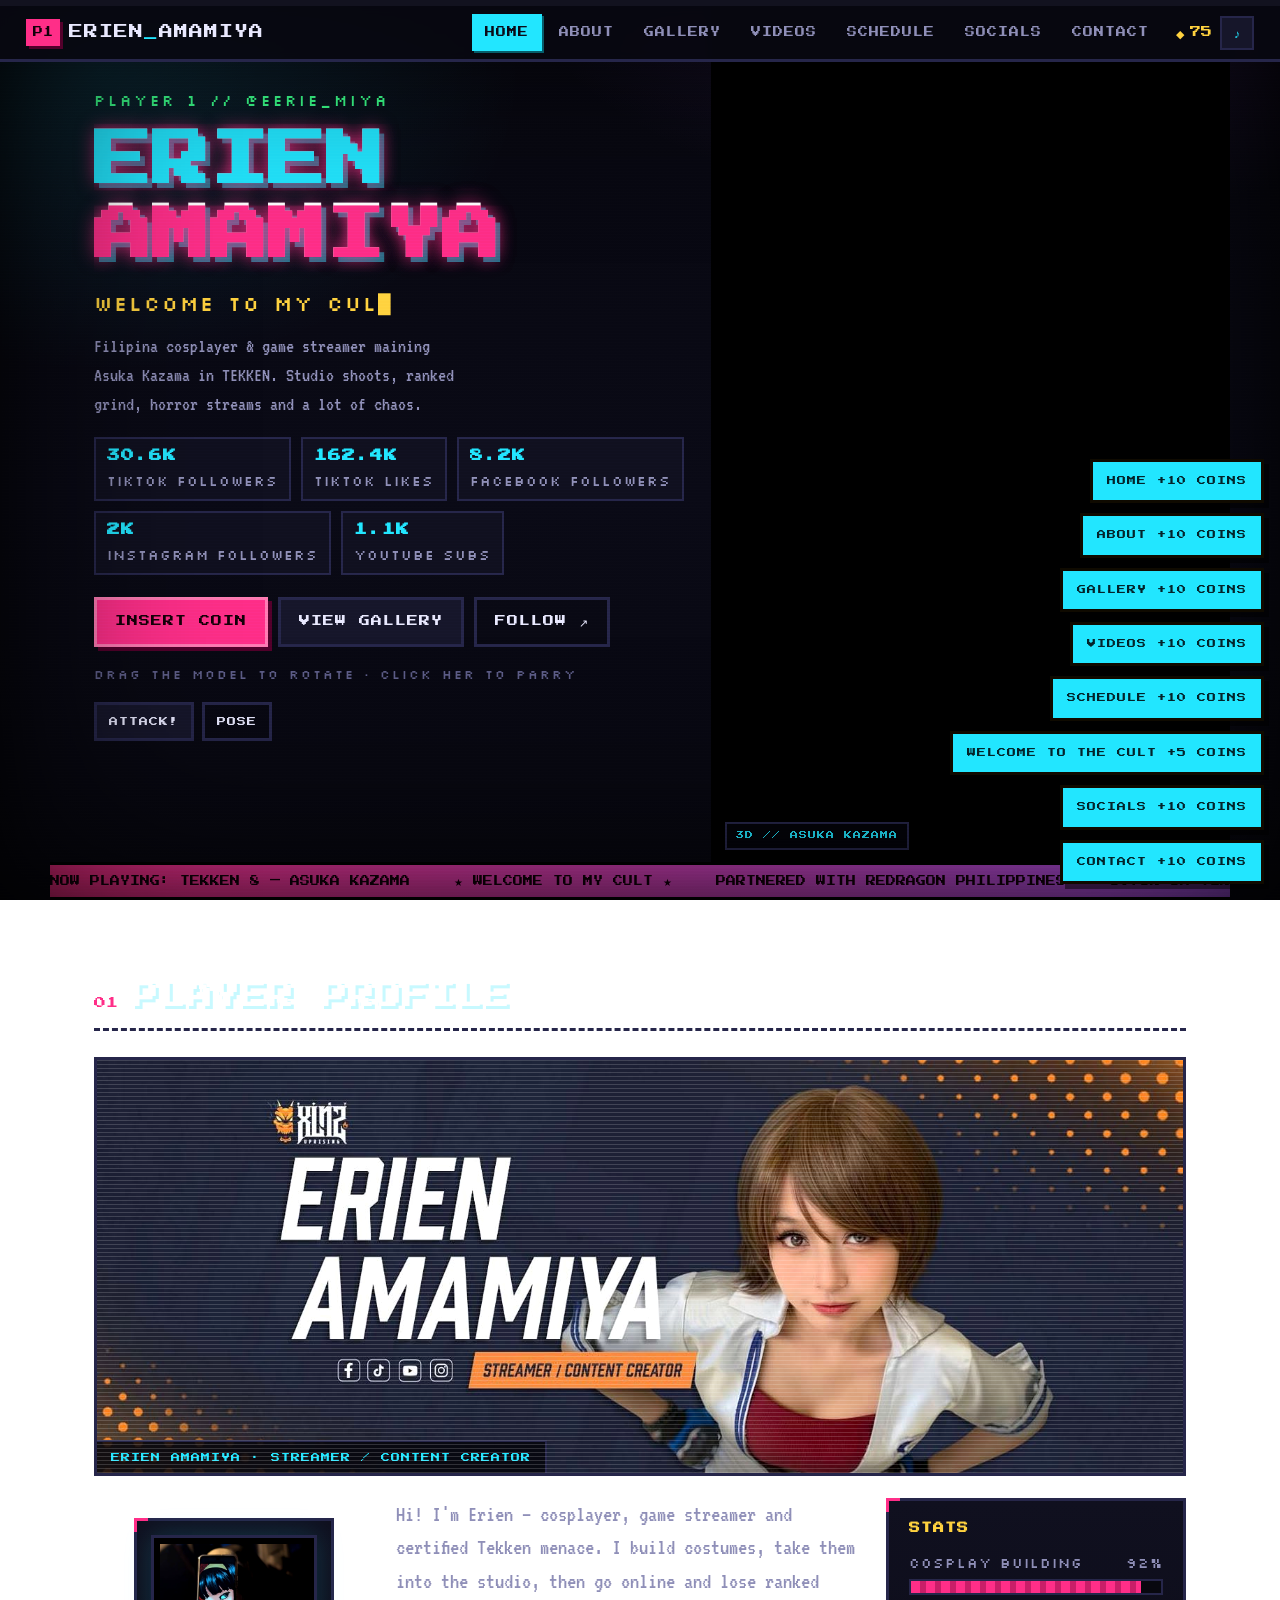
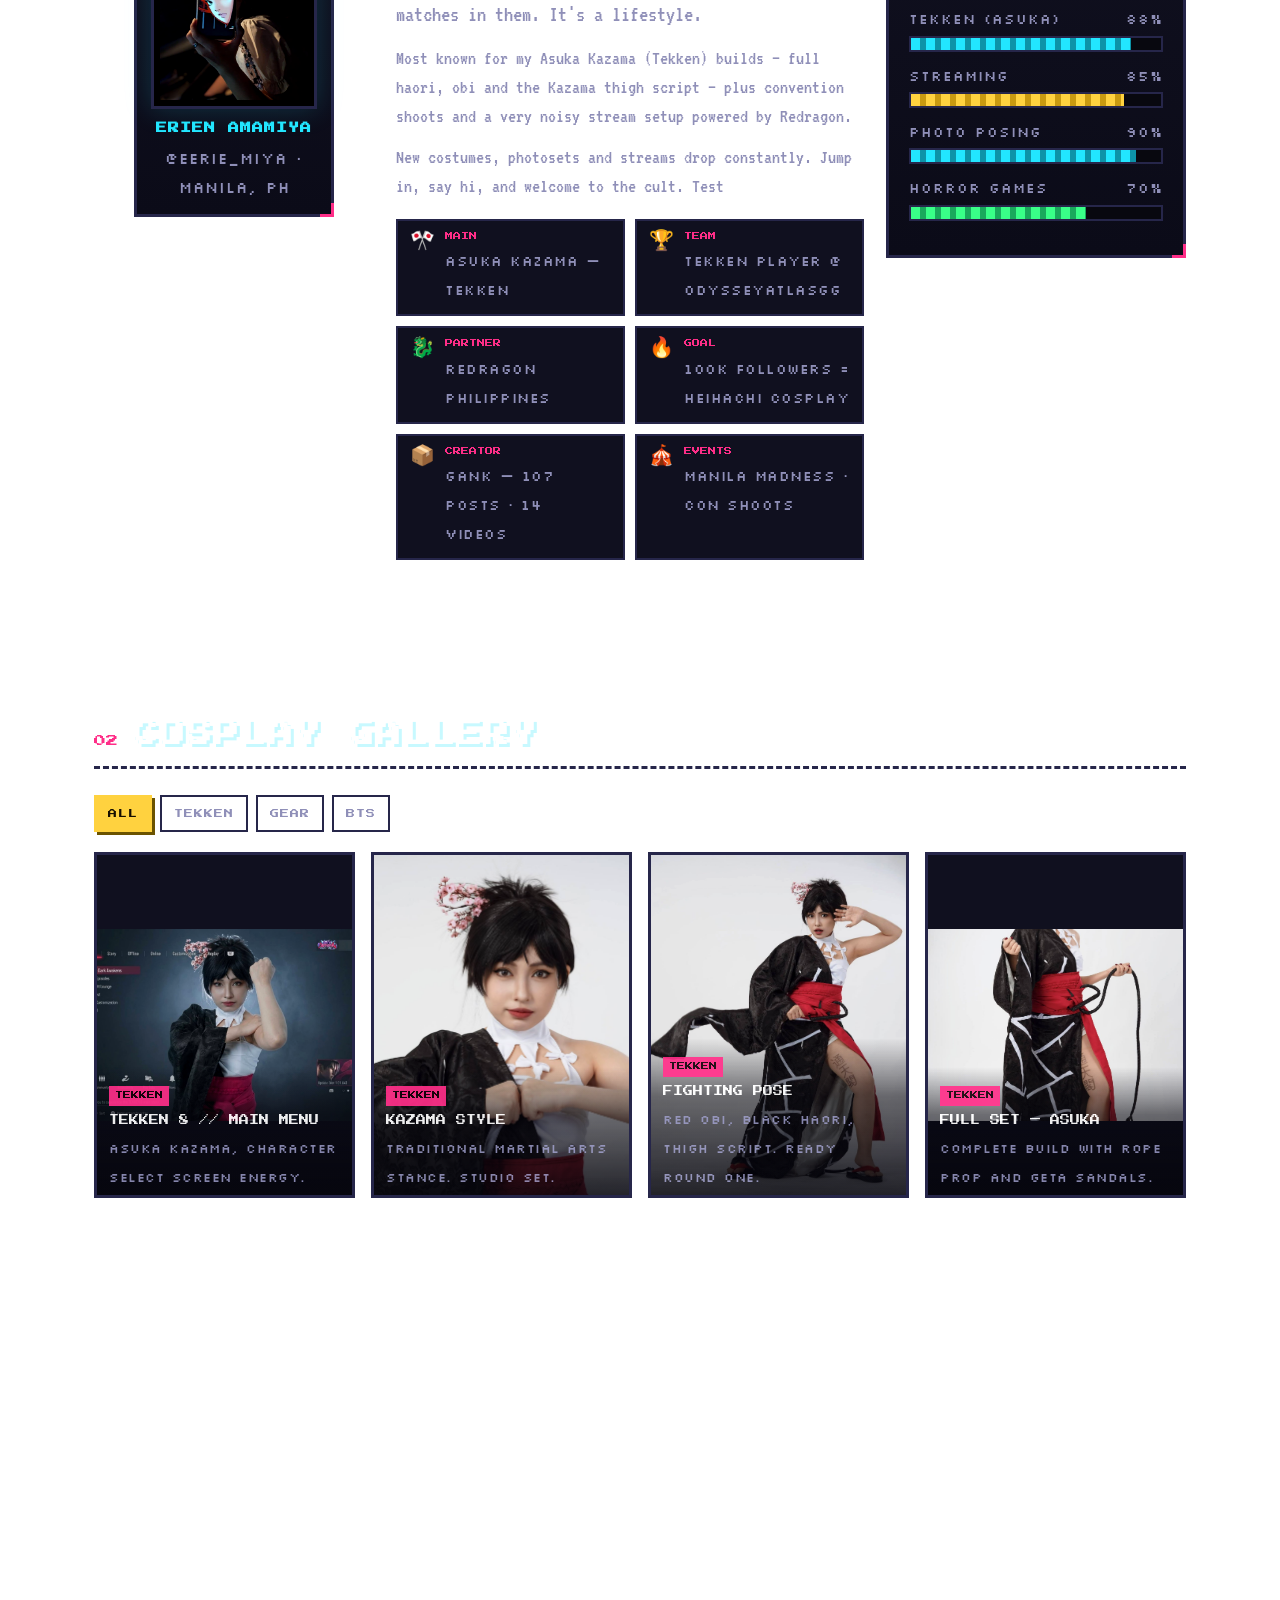
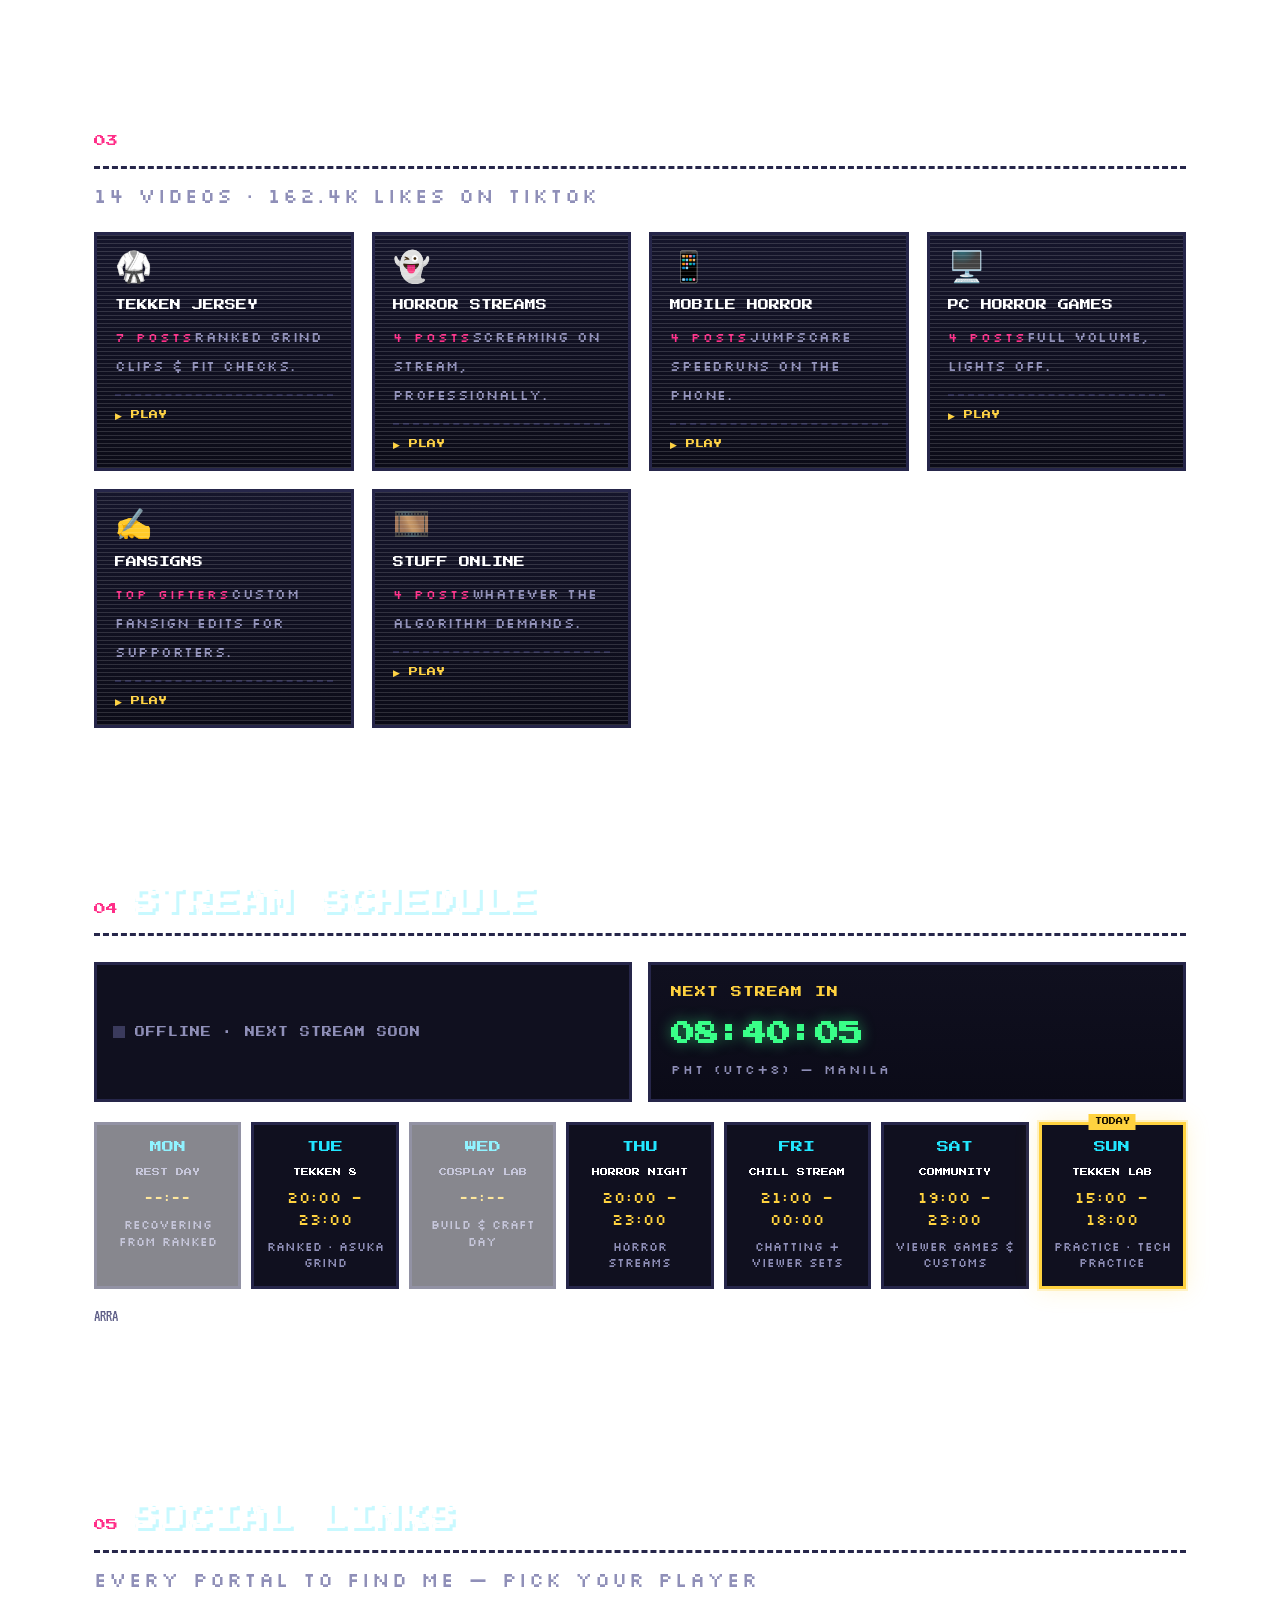
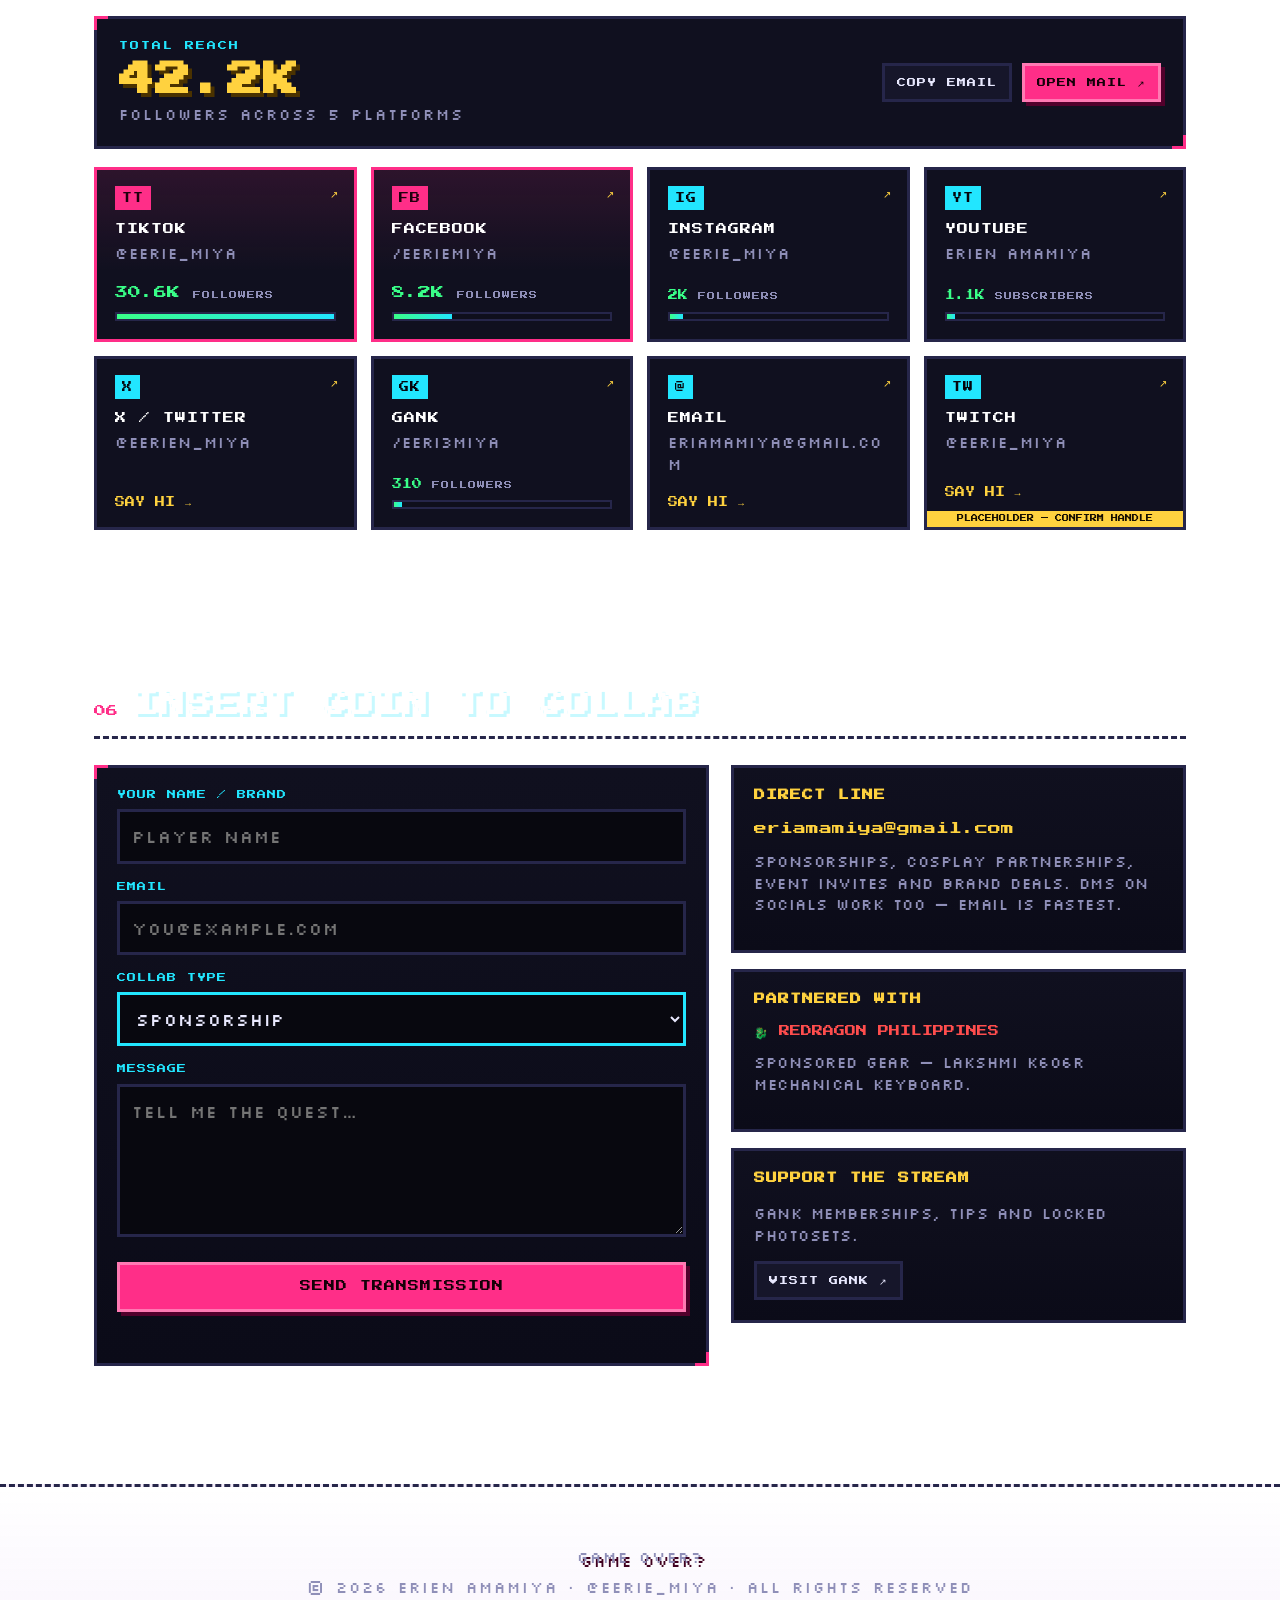
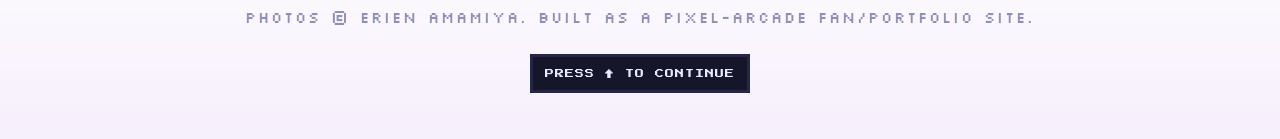
==== index.html @ ecc09603 "Add files via upload" ====
<!DOCTYPE html>
<html lang="en">
<head>
<meta charset="utf-8">
<meta name="viewport" content="width=device-width, initial-scale=1, viewport-fit=cover">
<title>Erien Amamiya — Cosplayer &amp; Game Streamer | @eerie_miya</title>
<meta name="description" content="Personal portfolio of Erien Amamiya (@eerie_miya) — Filipina cosplayer and game streamer, Asuka Kazama (Tekken) main. Cosplay gallery, streams, sponsorships and collabs.">
<meta name="theme-color" content="#07070f">
<meta property="og:title" content="Erien Amamiya — Cosplayer &amp; Game Streamer">
<meta property="og:description" content="Welcome to my Cult. 🎮 Game Streamer | Cosplayer. Asuka Kazama main.">
<meta property="og:type" content="website">
<meta property="og:image" content="assets/img/profile.jpg">
<link rel="icon" href="data:image/svg+xml,<svg xmlns='http://www.w3.org/2000/svg' viewBox='0 0 16 16'><rect width='16' height='16' fill='%23ff2e88'/><rect x='3' y='3' width='10' height='10' fill='%2307070f'/><rect x='6' y='6' width='4' height='4' fill='%2322e6ff'/></svg>">
<link rel="stylesheet" href="css/style.css">
</head>
<body data-palette="asuka">

<!-- ============ CRT OVERLAYS ============ -->
<div class="crt-lines" aria-hidden="true"></div>
<div class="crt-vignette" aria-hidden="true"></div>
<a class="skip-link" href="#main">SKIP TO CONTENT</a>

<!-- ============ BOOT SCREEN ============ -->
<div class="boot" id="boot">
  <div class="boot__inner">
    <p class="boot__logo">ERIEN<br>ARCADE</p>
    <p class="boot__line" id="bootLine">SYSTEM BOOT…</p>
    <div class="boot__bar"><span id="bootBar"></span></div>
    <button class="boot__skip" id="bootSkip" type="button">PRESS ANY KEY TO SKIP</button>
  </div>
</div>

<!-- ============ TOP BAR ============ -->
<div class="scroll-health" aria-hidden="true"><span id="scrollHealth"></span></div>

<header class="topbar" id="topbar">
  <a class="topbar__logo" href="#home">
    <span class="topbar__p1">P1</span>
    <span class="topbar__name">ERIEN<span class="topbar__dot">_</span>AMAMIYA</span>
  </a>

  <nav class="nav" id="nav" aria-label="Main navigation">
    <ul class="nav__list">
      <li><a class="nav__link is-active" href="#home" data-nav="home">HOME</a></li>
      <li><a class="nav__link" href="#about" data-nav="about">ABOUT</a></li>
      <li><a class="nav__link" href="#gallery" data-nav="gallery">GALLERY</a></li>
      <li><a class="nav__link" href="#videos" data-nav="videos">VIDEOS</a></li>
      <li><a class="nav__link" href="#schedule" data-nav="schedule">SCHEDULE</a></li>
      <li><a class="nav__link" href="#socials" data-nav="socials">SOCIALS</a></li>
      <li><a class="nav__link" href="#contact" data-nav="contact">CONTACT</a></li>
    </ul>
  </nav>

  <div class="topbar__hud">
    <div class="coins" title="Sections discovered">
      <span class="coins__icon" aria-hidden="true">◆</span>
      <span id="coinCount">00</span>
    </div>
    <button class="iconbtn" id="soundToggle" type="button" aria-pressed="false" title="Toggle sound">♪</button>
    <button class="iconbtn menubtn" id="menuToggle" type="button" aria-expanded="false" aria-controls="nav" title="Menu">≡</button>
  </div>
</header>

<main id="main">

<!-- ============ HERO ============ -->
<section class="hero" id="home">
  <div class="hero__stage">
    <canvas id="asuka" class="hero__canvas" aria-label="Interactive 3D pixel model of Erien as Asuka Kazama"></canvas>
    <span class="hero__stagetag">3D // ASUKA KAZAMA</span>
  </div>

  <div class="hero__content">
    <p class="hero__kicker" id="heroKicker">PLAYER 1 // @eerie_miya</p>
    <h1 class="hero__title glitch" data-text="ERIEN AMAMIYA">ERIEN AMAMIYA</h1>
    <p class="hero__typewriter"><span id="typeLine"></span><span class="caret">█</span></p>
    <p class="hero__intro" id="heroIntro"></p>

    <ul class="hero__stats" id="heroStats"></ul>

    <div class="hero__cta">
      <a class="btn btn--primary" href="#contact" id="heroCtaPrimary">INSERT COIN</a>
      <a class="btn" href="#gallery" id="heroCtaSecondary">VIEW GALLERY</a>
      <a class="btn btn--ghost" href="https://www.tiktok.com/@eerie_miya" target="_blank" rel="noopener" id="heroCtaFollow">FOLLOW ↗</a>
    </div>

    <p class="hero__hint" id="heroHint">DRAG THE MODEL TO ROTATE · CLICK HER TO PARRY</p>
  </div>

  <div class="hero__controls">
    <button class="btn btn--small" id="btnAttack" type="button">ATTACK!</button>
    <button class="btn btn--small btn--ghost" id="btnPose" type="button">POSE</button>
  </div>

  <div class="ticker" aria-hidden="true">
    <div class="ticker__track" id="tickerTrack"></div>
  </div>
</section>

<!-- ============ ABOUT ============ -->
<section class="section" id="about">
  <div class="section__head">
    <span class="section__num" data-secnum="about">01</span>
    <h2 class="section__title" data-reveal data-sectitle="about">PLAYER PROFILE</h2>
  </div>

  <figure class="banner" data-reveal>
    <img src="assets/img/cover.jpg" alt="Erien Amamiya — streamer and content creator" loading="lazy" id="bannerImg">
    <figcaption id="bannerCaption">ERIEN AMAMIYA · STREAMER / CONTENT CREATOR</figcaption>
    <span class="panel__corner panel__corner--tl"></span><span class="panel__corner panel__corner--br"></span>
  </figure>

  <div class="about">
    <figure class="about__portrait panel" data-reveal>
      <div class="about__frame">
        <img src="assets/img/profile.jpg" alt="Portrait of Erien Amamiya" loading="lazy" id="portrait">
      </div>
      <figcaption>
        <strong id="portraitName">ERIEN AMAMIYA</strong>
        <span id="portraitMeta">@eerie_miya · MANILA, PH</span>
      </figcaption>
      <span class="panel__corner panel__corner--tl"></span><span class="panel__corner panel__corner--br"></span>
    </figure>

    <div class="about__bio" data-reveal>
      <p class="about__lead" id="aboutLead"></p>
      <div id="aboutParas"></div>
      <ul class="about__facts" id="aboutFacts"></ul>
    </div>

    <div class="about__skills panel" data-reveal>
      <h3 class="panel__title">STATS</h3>
      <ul class="skills" id="skills"></ul>
      <span class="panel__corner panel__corner--tl"></span><span class="panel__corner panel__corner--br"></span>
    </div>
  </div>
</section>

<!-- ============ GALLERY ============ -->
<section class="section" id="gallery">
  <div class="section__head">
    <span class="section__num" data-secnum="gallery">02</span>
    <h2 class="section__title" data-reveal data-sectitle="gallery">COSPLAY GALLERY</h2>
  </div>

  <div class="filters" id="filters" role="tablist" aria-label="Gallery filters"></div>
  <div class="grid" id="grid"></div>
  <p class="grid__empty" id="gridEmpty" hidden>NO PHOTOS IN THIS LEVEL.</p>
</section>

<!-- ============ VIDEOS ============ -->
<section class="section" id="videos">
  <div class="section__head">
    <span class="section__num" data-secnum="videos">03</span>
    <h2 class="section__title" data-reveal data-sectitle="videos">FEATURED CONTENT</h2>
  </div>
  <p class="section__sub" id="videosNote"></p>
  <div class="cabs" id="cabs"></div>
</section>

<!-- ============ SCHEDULE ============ -->
<section class="section" id="schedule">
  <div class="section__head">
    <span class="section__num" data-secnum="schedule">04</span>
    <h2 class="section__title" data-reveal data-sectitle="schedule">STREAM SCHEDULE</h2>
  </div>

  <div class="schedule__top">
    <div class="live" id="liveBadge">
      <span class="live__dot"></span>
      <span id="liveText">CHECKING STREAM STATUS…</span>
    </div>
    <div class="countdown panel">
      <span class="panel__title">NEXT STREAM IN</span>
      <strong id="countdown">--:--:--</strong>
      <span class="countdown__tz" id="tzLabel"></span>
    </div>
  </div>

  <div class="week" id="week"></div>
  <p class="note" id="scheduleNote">* Schedule is a placeholder — update it in the CMS (admin.html) with the real stream times.</p>
</section>

<!-- ============ SOCIAL LINKS ============ -->
<section class="section" id="socials">
  <div class="section__head">
    <span class="section__num" data-secnum="socials">05</span>
    <h2 class="section__title" data-reveal data-sectitle="socials">SOCIAL LINKS</h2>
  </div>
  <p class="section__sub" id="socialsSub">EVERY PORTAL TO FIND ME — PICK YOUR PLAYER</p>

  <div class="reach" data-reveal>
    <div class="reach__tally">
      <span class="reach__label">TOTAL REACH</span>
      <strong class="reach__num" id="reachTotal">—</strong>
      <span class="reach__unit" id="reachUnit">FOLLOWERS ACROSS PLATFORMS</span>
    </div>
    <div class="reach__acts">
      <button class="btn btn--small" id="copyMail" type="button">COPY EMAIL</button>
      <a class="btn btn--small btn--primary" id="reachMail" href="mailto:eriamamiya@gmail.com">OPEN MAIL ↗</a>
    </div>
    <span class="panel__corner panel__corner--tl"></span><span class="panel__corner panel__corner--br"></span>
  </div>

  <div class="socials" id="socialsGrid"></div>
</section>

<!-- ============ CONTACT ============ -->
<section class="section" id="contact">
  <div class="section__head">
    <span class="section__num" data-secnum="contact">06</span>
    <h2 class="section__title" data-reveal data-sectitle="contact" id="contactTitle">INSERT COIN TO COLLAB</h2>
  </div>

  <div class="contact">
    <form class="contact__form panel" id="contactForm" novalidate>
      <span class="panel__corner panel__corner--tl"></span><span class="panel__corner panel__corner--br"></span>

      <label class="field">
        <span>YOUR NAME / BRAND</span>
        <input type="text" name="name" required autocomplete="name" placeholder="PLAYER NAME">
      </label>
      <label class="field">
        <span>EMAIL</span>
        <input type="email" name="email" required autocomplete="email" placeholder="YOU@EXAMPLE.COM">
      </label>
      <label class="field">
        <span>COLLAB TYPE</span>
        <select name="subject" id="contactSubject"></select>
      </label>
      <label class="field">
        <span>MESSAGE</span>
        <textarea name="message" rows="5" required placeholder="TELL ME THE QUEST…"></textarea>
      </label>
      <button class="btn btn--primary btn--block" type="submit">SEND TRANSMISSION</button>
      <p class="field__msg" id="formMsg" role="status"></p>
    </form>

    <aside class="contact__side" data-reveal>
      <div class="panel">
        <h3 class="panel__title" id="directTitle">DIRECT LINE</h3>
        <a class="contact__mail" id="contactMail" href="#">eriamamiya@gmail.com</a>
        <p class="contact__blurb" id="contactBlurb"></p>
      </div>
      <div class="panel">
        <h3 class="panel__title" id="partnerTitle">PARTNERED WITH</h3>
        <p class="contact__brand" id="partnerName">🐉 REDRAGON PHILIPPINES</p>
        <p class="contact__blurb" id="partnerBlurb">Sponsored gear — Lakshmi K606R mechanical keyboard.</p>
      </div>
      <div class="panel">
        <h3 class="panel__title" id="supportTitle">SUPPORT THE STREAM</h3>
        <p class="contact__blurb" id="supportBlurb">Gank memberships, tips and locked photosets.</p>
        <a class="btn btn--small" id="supportLink" href="https://ganknow.com/eeri3miya" target="_blank" rel="noopener">VISIT GANK ↗</a>
      </div>
    </aside>
  </div>
</section>

</main>

<footer class="footer">
  <p class="footer__big" id="footerBig">GAME OVER?</p>
  <p>© <span id="year"></span> <span id="footerLine">ERIEN AMAMIYA · @eerie_miya · ALL RIGHTS RESERVED</span></p>
  <p class="footer__small" id="footerSmall">Photos © Erien Amamiya. Built as a pixel-arcade fan/portfolio site.</p>
  <button class="btn btn--small" id="toTop" type="button">PRESS ↑ TO CONTINUE</button>
</footer>

<!-- ============ LIGHTBOX ============ -->
<div class="lb" id="lightbox" role="dialog" aria-modal="true" aria-label="Photo viewer" hidden>
  <button class="lb__close" id="lbClose" type="button" aria-label="Close">✕</button>
  <button class="lb__nav lb__nav--prev" id="lbPrev" type="button" aria-label="Previous">◀</button>
  <figure class="lb__fig">
    <img id="lbImg" alt="">
    <figcaption><strong id="lbTitle"></strong><span id="lbCap"></span></figcaption>
  </figure>
  <button class="lb__nav lb__nav--next" id="lbNext" type="button" aria-label="Next">▶</button>
</div>

<div class="toasts" id="toasts" aria-live="polite"></div>

<script src="assets/vendor/three.min.js"></script>
<script src="js/data.js"></script>
<script src="js/asuka3d.js"></script>
<script src="js/main.js"></script>
</body>
</html>
---- css/style.css ----
/* ============================================================================
   ERIEN AMAMIYA — PIXEL ARCADE THEME
   ========================================================================== */

/* ------------------------------- FONTS ---------------------------------- */
@font-face{font-family:"Press Start 2P";src:url("../assets/fonts/PressStart2P.woff2") format("woff2");font-weight:400;font-display:swap}
@font-face{font-family:"Silkscreen";src:url("../assets/fonts/Silkscreen.woff2") format("woff2");font-weight:400;font-display:swap}
@font-face{font-family:"VT323";src:url("../assets/fonts/VT323.woff2") format("woff2");font-weight:400;font-display:swap}

/* ------------------------------- TOKENS --------------------------------- */
:root{
  --bg:#07070f;
  --bg-2:#0b0b18;
  --panel:#10101f;
  --panel-2:#16162a;
  --line:#26264a;
  --ink:#e9e9ff;
  --muted:#8f8fb8;

  --pink:#ff2e88;
  --cyan:#22e6ff;
  --yellow:#ffd23f;
  --purple:#9d4edd;
  --green:#39ff88;
  --red:#ff4d4d;

  --accent:var(--pink);
  --accent-2:var(--cyan);

  --px:"Press Start 2P",monospace;
  --sx:"Silkscreen",monospace;
  --vt:"VT323",monospace;

  --maxw:1180px;
  --topbar:56px;
}

*,*::before,*::after{box-sizing:border-box}

html{scroll-behavior:smooth}
body{
  margin:0;
  background:
    radial-gradient(900px 520px at 80% -10%, rgba(157,78,221,.20), transparent 60%),
    radial-gradient(700px 500px at 8% 8%, rgba(34,230,255,.12), transparent 60%),
    linear-gradient(180deg,#07070f 0%, #0a0a16 55%, #07070f 100%);
  background-attachment:fixed;
  color:var(--ink);
  font-family:var(--vt);
  font-size:20px;
  line-height:1.45;
  -webkit-font-smoothing:none;
  overflow-x:hidden;
}
img{max-width:100%;display:block}
a{color:var(--accent-2);text-decoration:none}
button,input,select,textarea{font:inherit;color:inherit}

::selection{background:var(--pink);color:#0b0b18}

/* Scrollbar */
::-webkit-scrollbar{width:12px;height:12px}
::-webkit-scrollbar-track{background:#0b0b18}
::-webkit-scrollbar-thumb{background:var(--pink);border:3px solid #0b0b18}

/* ---------------------------- CRT OVERLAYS ------------------------------ */
.crt-lines,.crt-vignette{position:fixed;inset:0;pointer-events:none;z-index:900}
.crt-lines{
  background:repeating-linear-gradient(to bottom,rgba(255,255,255,.045) 0 1px,transparent 1px 3px);
  mix-blend-mode:overlay;animation:crtflick 5s steps(30) infinite;
}
.crt-vignette{box-shadow:inset 0 0 220px rgba(0,0,0,.85), inset 0 0 60px rgba(0,0,0,.5)}
@keyframes crtflick{0%,100%{opacity:.55}12%{opacity:.35}37%{opacity:.6}71%{opacity:.42}}

.skip-link{
  position:fixed;left:8px;top:-60px;z-index:1200;background:var(--yellow);color:#000;
  font-family:var(--px);font-size:10px;padding:10px 12px;transition:top .2s
}
.skip-link:focus{top:8px}

:focus-visible{outline:3px solid var(--yellow);outline-offset:2px}

/* ------------------------------ BOOT ------------------------------------ */
.boot{
  position:fixed;inset:0;z-index:1000;background:#05050c;
  display:grid;place-items:center;text-align:center;transition:opacity .5s ease, visibility .5s
}
.boot.is-done{opacity:0;visibility:hidden}
.boot__logo{
  font-family:var(--px);font-size:clamp(22px,7vw,44px);line-height:1.5;margin:0 0 26px;
  color:var(--pink);text-shadow:0 0 12px rgba(255,46,136,.8), 4px 4px 0 #31001a;
  animation:bootpulse 1.2s steps(2) infinite
}
.boot__line{font-family:var(--sx);color:var(--cyan);letter-spacing:2px;font-size:15px;min-height:1.4em;margin:0 0 14px}
.boot__bar{width:min(320px,70vw);height:14px;border:3px solid var(--line);background:#0a0a16;margin:0 auto}
.boot__bar span{display:block;height:100%;width:0;background:repeating-linear-gradient(90deg,var(--green) 0 8px,#1fd46e 8px 14px)}
.boot__skip{
  margin-top:26px;background:none;border:0;color:var(--muted);font-family:var(--sx);
  font-size:13px;letter-spacing:2px;cursor:pointer;animation:blink 1s steps(2) infinite
}
.boot__skip:hover{color:var(--yellow)}
@keyframes bootpulse{50%{opacity:.65}}

/* --------------------------- SCROLL HEALTH ------------------------------ */
.scroll-health{position:fixed;top:0;left:0;right:0;height:6px;background:#12121f;z-index:905}
.scroll-health span{
  display:block;height:100%;width:0%;
  background:repeating-linear-gradient(90deg,var(--green) 0 10px,#2ad97a 10px 16px);
  box-shadow:0 0 12px rgba(57,255,136,.7)
}

/* ------------------------------ TOPBAR ---------------------------------- */
.topbar{
  position:fixed;top:6px;left:0;right:0;height:var(--topbar);z-index:900;
  display:flex;align-items:center;gap:14px;padding:0 clamp(12px,3vw,26px);
  background:rgba(9,9,18,.88);backdrop-filter:blur(6px);
  border-bottom:3px solid var(--line)
}
.topbar__logo{display:flex;align-items:center;gap:9px;color:var(--ink);margin-right:auto}
.topbar__p1{
  font-family:var(--px);font-size:10px;background:var(--pink);color:#12000a;
  padding:6px 7px;box-shadow:3px 3px 0 #52002b
}
.topbar__name{font-family:var(--px);font-size:clamp(11px,2.4vw,14px);letter-spacing:1px}
.topbar__dot{color:var(--cyan);animation:blink 1s steps(2) infinite}
@keyframes blink{50%{opacity:0}}

.nav__list{display:flex;gap:4px;list-style:none;margin:0;padding:0}
.nav__link{
  display:block;font-family:var(--px);font-size:10px;letter-spacing:1px;color:var(--muted);
  padding:9px 11px;border:2px solid transparent;transition:.12s
}
.nav__link:hover{color:var(--yellow);border-color:var(--yellow);transform:translate(-1px,-1px);box-shadow:2px 2px 0 var(--yellow)}
.nav__link.is-active{color:#0b0b18;background:var(--cyan);border-color:var(--cyan);box-shadow:2px 2px 0 #065d6b}

.topbar__hud{display:flex;align-items:center;gap:8px}
.coins{font-family:var(--px);font-size:11px;color:var(--yellow);display:flex;align-items:center;gap:6px}
.coins__icon{animation:spin 2.4s linear infinite;display:inline-block}
@keyframes spin{to{transform:rotate(360deg)}}

.iconbtn{
  width:34px;height:34px;background:var(--panel-2);border:2px solid var(--line);color:var(--cyan);
  font-family:var(--px);font-size:12px;cursor:pointer;transition:.12s
}
.iconbtn:hover{border-color:var(--cyan);box-shadow:2px 2px 0 #065d6b}
.iconbtn[aria-pressed="true"]{background:var(--cyan);color:#04262c}
.menubtn{display:none}

/* -------------------------------- HERO ---------------------------------- */
.hero{
  position:relative;min-height:100svh;padding:calc(var(--topbar) + 34px) clamp(14px,4vw,44px) 64px;
  max-width:var(--maxw);margin:0 auto;display:block
}
.hero__stage{
  position:absolute;top:0;bottom:0;right:0;left:auto;width:44%;height:auto;z-index:0;
  background:#000
}
.hero__canvas{
  display:block;width:100%;height:100%;cursor:grab;
  image-rendering:pixelated;image-rendering:crisp-edges;touch-action:pan-y
}
.hero__canvas:active{cursor:grabbing}
.hero__stagetag{
  position:absolute;left:14px;bottom:50px;pointer-events:none;
  font-family:var(--px);font-size:8px;letter-spacing:1px;color:var(--cyan);
  background:rgba(5,5,12,.86);border:2px solid var(--line);padding:6px 9px
}
.hero__content{position:relative;z-index:2;max-width:min(56%,620px)}
.hero__kicker{
  font-family:var(--sx);letter-spacing:3px;color:var(--green);font-size:15px;margin:0 0 12px
}
.hero__title{
  font-family:var(--px);font-size:clamp(24px,6.4vw,58px);line-height:1.28;margin:0 0 16px;
  color:#fff;text-shadow:0 0 18px rgba(255,46,136,.55), 5px 5px 0 rgba(34,230,255,.28);
  word-break:break-word
}
.glitch{position:relative;display:inline-block}
.glitch::before,.glitch::after{
  content:attr(data-text);position:absolute;left:0;top:0;width:100%;overflow:hidden;pointer-events:none
}
.glitch::before{color:var(--cyan);animation:gl1 3.4s infinite steps(2);clip-path:inset(0 0 55% 0)}
.glitch::after{color:var(--pink);animation:gl2 2.7s infinite steps(2);clip-path:inset(55% 0 0 0)}
@keyframes gl1{0%,92%{transform:none;opacity:0}93%{transform:translate(-3px,-2px);opacity:.9}97%{transform:translate(3px,1px);opacity:.9}100%{opacity:0}}
@keyframes gl2{0%,88%{transform:none;opacity:0}89%{transform:translate(3px,2px);opacity:.85}95%{transform:translate(-4px,-1px);opacity:.85}100%{opacity:0}}

.hero__typewriter{
  font-family:var(--sx);font-size:clamp(15px,2.6vw,21px);letter-spacing:2px;
  color:var(--yellow);min-height:1.5em;margin:0 0 12px
}
.caret{animation:blink .8s steps(2) infinite;color:var(--yellow)}
.hero__intro{color:var(--muted);font-size:20px;margin:0 0 18px;max-width:46ch}

.hero__stats{list-style:none;display:flex;flex-wrap:wrap;gap:10px;margin:0 0 22px;padding:0}
.hero__stats li{
  background:var(--panel);border:2px solid var(--line);padding:8px 11px;
  font-family:var(--sx);font-size:14px;letter-spacing:1px;color:var(--muted)
}
.hero__stats b{display:block;font-family:var(--px);font-size:13px;color:var(--cyan);margin-bottom:5px}

.hero__cta{display:flex;flex-wrap:wrap;gap:10px}
.hero__hint{
  margin:18px 0 0;font-family:var(--sx);font-size:13px;letter-spacing:2px;color:#5c5c86
}
.hero__controls{position:relative;z-index:2;margin-top:18px;display:flex;gap:8px}

/* ticker */
.ticker{
  position:absolute;left:0;right:0;bottom:0;z-index:3;overflow:hidden;
  background:linear-gradient(90deg,var(--pink),var(--purple));
  border-top:3px solid #000;border-bottom:3px solid #000
}
.ticker__track{
  display:flex;gap:44px;white-space:nowrap;padding:9px 0;width:max-content;
  font-family:var(--px);font-size:10px;color:#12000a;animation:marq 34s linear infinite
}
.ticker:hover .ticker__track{animation-play-state:paused}
@keyframes marq{to{transform:translateX(-50%)}}

/* ------------------------------ BUTTONS --------------------------------- */
.btn{
  display:inline-block;font-family:var(--px);font-size:11px;letter-spacing:1px;
  padding:14px 18px;background:var(--panel-2);color:var(--ink);border:3px solid var(--line);
  cursor:pointer;transition:.12s;text-align:center
}
.btn:hover,.btn:focus-visible{transform:translate(-2px,-2px);box-shadow:4px 4px 0 var(--accent-2);border-color:var(--accent-2)}
.btn:active{transform:translate(0,0);box-shadow:none}
.btn--primary{background:var(--pink);color:#150008;border-color:#ff7ab3;box-shadow:4px 4px 0 #52002b}
.btn--primary:hover{box-shadow:6px 6px 0 #52002b;border-color:#fff;color:#150008}
.btn--ghost{background:transparent}
.btn--small{font-size:9px;padding:10px 12px}
.btn--block{display:block;width:100%}

/* ------------------------------ SECTIONS -------------------------------- */
.section{max-width:var(--maxw);margin:0 auto;padding:78px clamp(14px,4vw,44px)}
.section__head{display:flex;align-items:baseline;gap:14px;margin-bottom:26px;border-bottom:3px dashed var(--line);padding-bottom:12px}
.section__num{font-family:var(--px);font-size:12px;color:var(--pink)}
.section__title{
  font-family:var(--px);font-size:clamp(15px,3.4vw,26px);margin:0;letter-spacing:1px;
  color:#fff;text-shadow:3px 3px 0 rgba(34,230,255,.25)
}
.section__sub{color:var(--muted);font-family:var(--sx);letter-spacing:2px;margin:-14px 0 22px}
.note{color:#5c5c86;font-size:16px;margin-top:16px}
.note code{background:var(--panel-2);padding:2px 6px;color:var(--yellow)}

/* panels */
.panel{
  position:relative;background:linear-gradient(180deg,var(--panel),var(--bg-2));
  border:3px solid var(--line);padding:20px
}
.panel__title{font-family:var(--px);font-size:11px;color:var(--yellow);margin:0 0 16px;letter-spacing:1px}
.panel__corner{position:absolute;width:14px;height:14px;border:3px solid var(--accent)}
.panel__corner--tl{top:-3px;left:-3px;border-right:0;border-bottom:0}
.panel__corner--br{bottom:-3px;right:-3px;border-left:0;border-top:0}

/* reveal on scroll */
[data-reveal]{opacity:0;transform:translateY(18px);transition:opacity .5s ease,transform .5s ease}
[data-reveal].is-in{opacity:1;transform:none}

/* -------------------------------- ABOUT --------------------------------- */
.banner{
  position:relative;margin:0 0 22px;border:3px solid var(--line);background:#000;overflow:hidden
}
.banner img{width:100%;height:auto;display:block;filter:saturate(1.05) contrast(1.03)}
.banner figcaption{
  position:absolute;left:0;bottom:0;padding:9px 14px;background:rgba(5,5,12,.85);
  font-family:var(--px);font-size:9px;letter-spacing:1px;color:var(--cyan);border-top:2px solid var(--line);border-right:2px solid var(--line)
}
.banner::after{
  content:"";position:absolute;inset:0;pointer-events:none;opacity:.16;
  background:repeating-linear-gradient(to bottom,#fff 0 1px,transparent 1px 4px)
}

.about{display:grid;grid-template-columns:280px 1fr 300px;gap:22px;align-items:start}
.about__portrait{padding:14px;text-align:center}
.about__frame{
  border:3px solid var(--line);padding:6px;background:#000;
  box-shadow:inset 0 0 0 3px #000, 0 0 26px rgba(34,230,255,.18)
}
.about__frame img{width:100%;aspect-ratio:1/1.05;object-fit:cover;filter:saturate(1.05) contrast(1.05)}
.about__portrait figcaption{margin-top:12px;font-family:var(--sx);letter-spacing:1px}
.about__portrait strong{display:block;font-family:var(--px);font-size:11px;color:var(--cyan);margin-bottom:6px}
.about__portrait span{color:var(--muted);font-size:15px}
.about__portrait:hover img{animation:jitter .28s steps(3) 1}
@keyframes jitter{25%{transform:translate(2px,-2px)}50%{transform:translate(-2px,2px)}75%{transform:translate(1px,2px)}}

.about__lead{font-size:23px;color:var(--ink);margin:0 0 12px}
.about__bio p{color:var(--muted);margin:0 0 12px}
.about__facts{list-style:none;display:grid;grid-template-columns:repeat(auto-fit,minmax(210px,1fr));gap:10px;margin:18px 0 0;padding:0}
.about__facts li{
  display:flex;gap:10px;align-items:flex-start;background:var(--panel);border:2px solid var(--line);
  padding:10px 12px
}
.about__facts li:hover{border-color:var(--accent-2)}
.about__facts .fico{font-size:20px;line-height:1}
.about__facts .flab{font-family:var(--px);font-size:8px;color:var(--pink);display:block;margin-bottom:4px}
.about__facts .ftxt{font-family:var(--sx);font-size:14px;color:var(--muted);letter-spacing:.5px}

.skills{list-style:none;margin:0;padding:0}
.skills li{margin-bottom:14px}
.skills__top{display:flex;justify-content:space-between;font-family:var(--sx);font-size:14px;letter-spacing:1px;color:var(--muted);margin-bottom:6px}
.skills__bar{height:16px;background:#08080f;border:2px solid var(--line);overflow:hidden}
.skills__fill{
  display:block;height:100%;width:0;transition:width 1.1s cubic-bezier(.2,.9,.3,1);
  background:repeating-linear-gradient(90deg,var(--accent) 0 9px,#c91e68 9px 15px)
}
.skills li:nth-child(2n) .skills__fill{background:repeating-linear-gradient(90deg,var(--accent-2) 0 9px,#0d93a8 9px 15px)}
.skills li:nth-child(3n) .skills__fill{background:repeating-linear-gradient(90deg,var(--yellow) 0 9px,#c99a10 9px 15px)}
.skills li:nth-child(5n) .skills__fill{background:repeating-linear-gradient(90deg,var(--green) 0 9px,#19a95c 9px 15px)}

/* ------------------------------ GALLERY --------------------------------- */
.filters{display:flex;flex-wrap:wrap;gap:8px;margin-bottom:20px}
.chip{
  font-family:var(--px);font-size:9px;letter-spacing:1px;padding:10px 12px;cursor:pointer;
  background:transparent;border:2px solid var(--line);color:var(--muted);transition:.12s
}
.chip:hover{color:var(--yellow);border-color:var(--yellow)}
.chip.is-on{background:var(--yellow);color:#160f00;border-color:var(--yellow);box-shadow:3px 3px 0 #6b5300}

.grid{display:grid;grid-template-columns:repeat(auto-fill,minmax(240px,1fr));gap:16px}
.card{
  position:relative;background:var(--panel);border:3px solid var(--line);overflow:hidden;cursor:pointer;
  transition:.15s;padding:0;text-align:left;color:inherit
}
.card.is-hidden{display:none}
.card:hover,.card:focus-visible{border-color:var(--pink);transform:translate(-3px,-3px);box-shadow:6px 6px 0 rgba(255,46,136,.4)}
.card__img{width:100%;aspect-ratio:3/4;object-fit:cover;filter:saturate(1.05) contrast(1.06);transition:.2s}
.card--wide .card__img{aspect-ratio:4/3}
.card:hover .card__img{transform:scale(1.04);filter:saturate(1.2) contrast(1.1)}
.card__scan{
  position:absolute;inset:0;pointer-events:none;opacity:0;transition:.15s;
  background:repeating-linear-gradient(to bottom,rgba(34,230,255,.14) 0 2px,transparent 2px 5px)
}
.card:hover .card__scan{opacity:1}
.card__meta{
  position:absolute;left:0;right:0;bottom:0;padding:12px;
  background:linear-gradient(to top,rgba(5,5,12,.96),rgba(5,5,12,.6) 65%,transparent);
  transform:translateY(8px);opacity:.92;transition:.18s
}
.card:hover .card__meta{transform:none;opacity:1}
.card__tag{
  font-family:var(--px);font-size:8px;background:var(--accent);color:#150008;padding:4px 6px;display:inline-block;margin-bottom:7px
}
.card__title{font-family:var(--px);font-size:10px;color:#fff;display:block;margin-bottom:5px;line-height:1.5}
.card__cap{font-family:var(--sx);font-size:13px;color:var(--muted);letter-spacing:.5px}
.card__press{
  position:absolute;top:10px;right:10px;font-family:var(--px);font-size:8px;color:var(--yellow);
  background:rgba(5,5,12,.8);border:2px solid var(--yellow);padding:5px 7px;opacity:0;transition:.15s
}
.card:hover .card__press{opacity:1;animation:blink 1s steps(2) infinite}
.grid__empty{font-family:var(--px);font-size:11px;color:var(--muted);text-align:center;padding:40px 0}

/* ------------------------------- VIDEOS --------------------------------- */
.cabs{display:grid;grid-template-columns:repeat(auto-fit,minmax(250px,1fr));gap:18px}
.cab{
  display:block;background:linear-gradient(180deg,#15152b,#0c0c18);border:3px solid var(--line);
  padding:18px;transition:.15s;position:relative;overflow:hidden
}
.cab::after{
  content:"";position:absolute;inset:0;pointer-events:none;opacity:.14;
  background:repeating-linear-gradient(to bottom,#fff 0 1px,transparent 1px 4px)
}
.cab:hover{border-color:var(--cyan);transform:translateY(-4px);box-shadow:0 8px 0 rgba(34,230,255,.25)}
.cab__ico{font-size:30px;line-height:1}
.cab__title{font-family:var(--px);font-size:11px;color:#fff;margin:12px 0 8px;display:block}
.cab__meta{font-family:var(--sx);font-size:13px;color:var(--pink);letter-spacing:2px}
.cab__txt{font-family:var(--sx);font-size:14px;color:var(--muted);margin-top:8px;letter-spacing:.5px}
.cab__play{
  margin-top:14px;font-family:var(--px);font-size:9px;color:var(--yellow);border-top:2px dashed var(--line);padding-top:12px;display:block
}

/* ------------------------------ SCHEDULE -------------------------------- */
.schedule__top{display:flex;flex-wrap:wrap;gap:16px;align-items:stretch;margin-bottom:20px}
.live{
  display:flex;align-items:center;gap:10px;background:#1a0010;border:3px solid var(--pink);
  padding:12px 16px;font-family:var(--px);font-size:10px;letter-spacing:1px;color:var(--pink);flex:1 1 260px
}
.live__dot{width:12px;height:12px;background:var(--pink);box-shadow:0 0 12px var(--pink);animation:blink .9s steps(2) infinite}
.live.is-off{border-color:var(--line);color:var(--muted);background:var(--panel)}
.live.is-off .live__dot{background:#3a3a5c;box-shadow:none;animation:none}
.countdown{flex:1 1 260px;display:flex;flex-direction:column;justify-content:center}
.countdown strong{font-family:var(--px);font-size:clamp(16px,3.6vw,24px);color:var(--green);text-shadow:0 0 14px rgba(57,255,136,.5)}
.countdown__tz{font-family:var(--sx);font-size:13px;color:var(--muted);letter-spacing:2px;margin-top:8px}

.week{display:grid;grid-template-columns:repeat(7,1fr);gap:10px}
.day{
  background:var(--panel);border:3px solid var(--line);padding:14px 10px;text-align:center;transition:.15s;position:relative
}
.day:hover{border-color:var(--accent-2);transform:translateY(-3px)}
.day.is-off{opacity:.5}
.day.is-today{border-color:var(--yellow);box-shadow:0 0 0 2px rgba(255,210,63,.25), 0 0 22px rgba(255,210,63,.22)}
.day.is-today::before{
  content:"TODAY";position:absolute;top:-11px;left:50%;transform:translateX(-50%);
  font-family:var(--px);font-size:7px;background:var(--yellow);color:#160f00;padding:3px 6px
}
.day__d{font-family:var(--px);font-size:12px;color:var(--cyan);display:block;margin-bottom:10px}
.day__label{font-family:var(--px);font-size:8px;color:#fff;display:block;line-height:1.6;margin-bottom:8px}
.day__time{font-family:var(--sx);font-size:15px;color:var(--yellow);letter-spacing:1px;display:block}
.day__game{font-family:var(--sx);font-size:12px;color:var(--muted);display:block;margin-top:8px;line-height:1.4}
.day__off{color:var(--muted)}

/* ------------------------------- SOCIALS -------------------------------- */
.reach{
  position:relative;display:flex;flex-wrap:wrap;gap:18px;align-items:center;justify-content:space-between;
  background:var(--panel);border:3px solid var(--line);padding:20px 22px;margin:0 0 18px
}
.reach__label{font-family:var(--px);font-size:9px;color:var(--cyan);letter-spacing:2px;display:block}
.reach__num{
  font-family:var(--px);font-size:clamp(22px,4.4vw,36px);color:var(--yellow);
  display:block;margin:10px 0 6px;text-shadow:4px 4px 0 #4a3200;line-height:1
}
.reach__unit{font-family:var(--sx);font-size:15px;color:var(--muted);letter-spacing:2px;display:block}
.reach__acts{display:flex;gap:10px;flex-wrap:wrap}

.socials{display:grid;grid-template-columns:repeat(auto-fit,minmax(240px,1fr));gap:14px}
.soc{
  position:relative;display:flex;flex-direction:column;gap:5px;overflow:hidden;
  background:var(--panel);border:3px solid var(--line);padding:16px 18px 18px;
  text-decoration:none;transition:.14s
}
.soc:hover{transform:translate(-3px,-3px);box-shadow:6px 6px 0 rgba(34,230,255,.3);border-color:var(--accent-2)}
.soc:has(.soc__wip){padding-bottom:28px}
.soc__code{
  align-self:flex-start;font-family:var(--px);font-size:10px;letter-spacing:1px;color:#05050c;
  background:var(--cyan);padding:5px 7px;margin-bottom:7px
}
.soc--big{border-color:var(--pink);background:linear-gradient(180deg,rgba(255,46,136,.12),transparent 60%),var(--panel)}
.soc--big .soc__code{background:var(--pink);color:#20000e}
.soc:hover .soc__code{background:var(--yellow)}
.soc__label{font-family:var(--px);font-size:11px;color:#fff;display:block;letter-spacing:1px}
.soc__handle{font-family:var(--sx);font-size:15px;color:var(--muted);letter-spacing:1px;display:block;word-break:break-all}
.soc__foot{margin-top:auto;padding-top:14px;display:block}
.soc__fol{font-family:var(--px);font-size:10px;color:var(--green);display:block}
.soc__fol i{font-style:normal;font-size:8px;color:var(--muted);letter-spacing:1px}
.soc__fol--none{color:var(--yellow)}
.soc__bar{display:block;height:9px;background:#0f0f1c;border:2px solid var(--line);margin-top:9px}
.soc__bar>span{display:block;height:100%;background:linear-gradient(90deg,var(--green),var(--cyan))}
.soc--big .soc__fol{font-size:13px}
.soc__go{position:absolute;top:16px;right:16px;color:var(--yellow);font-family:var(--px);font-size:10px}
.soc:hover .soc__go{animation:blink .8s steps(2) infinite}
.soc__wip{
  position:absolute;bottom:0;left:0;right:0;font-family:var(--px);font-size:7px;color:#160f00;
  background:var(--yellow);padding:3px 0;text-align:center
}

/* ------------------------------- CONTACT -------------------------------- */
.contact{display:grid;grid-template-columns:1.15fr .85fr;gap:22px;align-items:start}
.field{display:block;margin-bottom:16px}
.field>span{display:block;font-family:var(--px);font-size:9px;color:var(--cyan);letter-spacing:1px;margin-bottom:8px}
.field input,.field select,.field textarea{
  width:100%;background:#08080f;border:3px solid var(--line);padding:12px;
  font-family:var(--sx);font-size:17px;letter-spacing:1px;color:var(--ink);border-radius:0
}
.field input:focus,.field select,.field textarea:focus{border-color:var(--accent-2);outline:none}
.field textarea{resize:vertical}
.field__msg{font-family:var(--sx);font-size:15px;color:var(--green);letter-spacing:1px;min-height:1.3em;margin:12px 0 0}
.field__msg.is-err{color:var(--red)}
.contact__side{display:grid;gap:16px}
.contact__mail{font-family:var(--px);font-size:clamp(10px,2vw,13px);color:var(--yellow);word-break:break-all;display:block;margin-bottom:12px}
.contact__mail:hover{color:var(--pink)}
.contact__blurb{font-family:var(--sx);font-size:15px;color:var(--muted);margin:0 0 14px;letter-spacing:.5px}
.contact__brand{font-family:var(--px);font-size:11px;color:var(--red);margin:0 0 12px}

/* ------------------------------- FOOTER --------------------------------- */
.footer{
  text-align:center;padding:60px 20px 46px;border-top:3px dashed var(--line);margin-top:40px;
  background:linear-gradient(180deg,transparent,rgba(157,78,221,.09))
}
.footer__big{
  font-family:var(--px);font-size:clamp(16px,4vw,30px);color:var(--pink);margin:0 0 16px;
  text-shadow:4px 4px 0 #40001f
}
.footer p{margin:0 0 8px;color:var(--muted);font-family:var(--sx);letter-spacing:2px;font-size:15px}
.footer__small{color:#4d4d73;font-size:13px}
.footer .btn{margin-top:18px}

/* ------------------------------ LIGHTBOX -------------------------------- */
.lb{
  position:fixed;inset:0;z-index:950;background:rgba(4,4,10,.95);display:grid;
  grid-template-columns:auto 1fr auto;align-items:center;gap:10px;padding:20px
}
.lb[hidden]{display:none}
.lb__fig{margin:0;max-width:min(1000px,100%);justify-self:center;text-align:center}
.lb__fig img{
  max-height:74vh;width:auto;max-width:100%;margin:0 auto;border:4px solid var(--line);
  box-shadow:0 0 60px rgba(34,230,255,.2);image-rendering:auto
}
.lb__fig figcaption{margin-top:14px;font-family:var(--sx);letter-spacing:1px}
.lb__fig strong{display:block;font-family:var(--px);font-size:11px;color:var(--cyan);margin-bottom:8px}
.lb__fig span{color:var(--muted);font-size:16px}
.lb__nav,.lb__close{
  background:var(--panel-2);border:3px solid var(--line);color:var(--ink);cursor:pointer;
  font-family:var(--px);padding:14px;transition:.12s
}
.lb__nav{width:52px;height:52px}
.lb__nav:hover,.lb__close:hover{border-color:var(--pink);color:var(--pink);box-shadow:3px 3px 0 rgba(255,46,136,.5)}
.lb__close{position:absolute;top:18px;right:18px}

/* ------------------------------- TOASTS --------------------------------- */
.toasts{position:fixed;right:16px;bottom:16px;z-index:960;display:flex;flex-direction:column;gap:10px;align-items:flex-end}
.toast{
  font-family:var(--px);font-size:9px;line-height:1.6;letter-spacing:1px;color:#0f0a00;
  background:var(--yellow);border:3px solid #0f0a00;padding:12px 14px;max-width:320px;
  box-shadow:5px 5px 0 rgba(0,0,0,.5);animation:toastin .28s steps(4)
}
.toast--pink{background:var(--pink);color:#150008}
.toast--cyan{background:var(--cyan);color:#03242b}
@keyframes toastin{from{transform:translateX(120%)}}

/* ----------------------------- RESPONSIVE ------------------------------- */
@media (max-width:1040px){
  .about{grid-template-columns:260px 1fr}
  .about__skills{grid-column:1/-1}
  .week{grid-template-columns:repeat(4,1fr)}
}
/* The full nav bar needs ~1100px alongside the logo + HUD (7 links), so the
   hamburger takes over before it can ever crowd the top bar. */
@media (max-width:1140px){
  .menubtn{display:block}
  .nav{
    position:fixed;top:calc(var(--topbar) + 6px);left:0;right:0;background:rgba(7,7,15,.98);
    border-bottom:3px solid var(--line);padding:10px;transform:translateY(-130%);transition:transform .22s ease
  }
  .nav.is-open{transform:none}
  .nav__list{flex-direction:column;gap:2px}
  .nav__link{font-size:12px;padding:14px}
}
@media (max-width:880px){
  /* hero: short model strip on top, copy underneath */
  .hero{display:block;padding:calc(var(--topbar) + 18px) clamp(14px,4vw,44px) 128px;min-height:auto}
  .hero__stage{
    position:relative;inset:auto;width:100%;height:32svh;min-height:190px;
    margin:0 auto 10px;display:block;
    border:3px solid var(--line);box-shadow:0 0 26px rgba(255,45,143,.16) inset
  }
  .hero__stagetag{left:8px;top:8px;bottom:auto;font-size:7px;padding:5px 7px}
  .hero__content{max-width:none}
  .hero__controls{margin:14px 0 0;display:flex;gap:8px}
  .about{grid-template-columns:1fr}
  .contact{grid-template-columns:1fr}
  .week{grid-template-columns:repeat(2,1fr)}
}
@media (max-width:560px){
  body{font-size:19px}
  .topbar__name{display:none}
  .grid{grid-template-columns:1fr 1fr;gap:10px}
  .card__title{font-size:8px}
  .card__cap{display:none}
  .section{padding-top:56px;padding-bottom:56px}
  .lb{grid-template-columns:1fr;padding:14px}
  .lb__nav{position:absolute;bottom:16px}
  .lb__nav--prev{left:16px}
  .lb__nav--next{right:16px}
  .lb__fig img{max-height:64vh}
  .toasts{left:12px;right:12px;align-items:stretch}
  .toast{max-width:none}
}

/* --------------------------- REDUCED MOTION ----------------------------- */
@media (prefers-reduced-motion:reduce){
  *{animation-duration:.001ms !important;animation-iteration-count:1 !important;transition-duration:.001ms !important}
  html{scroll-behavior:auto}
  [data-reveal]{opacity:1;transform:none}
}

/* ------------------------------- PALETTES ------------------------------- */
body[data-palette="heihachi"]{
  --accent:var(--yellow);--accent-2:var(--purple)
}
body[data-palette="heihachi"] .hero__title{text-shadow:0 0 18px rgba(255,210,63,.5),5px 5px 0 rgba(157,78,221,.35)}
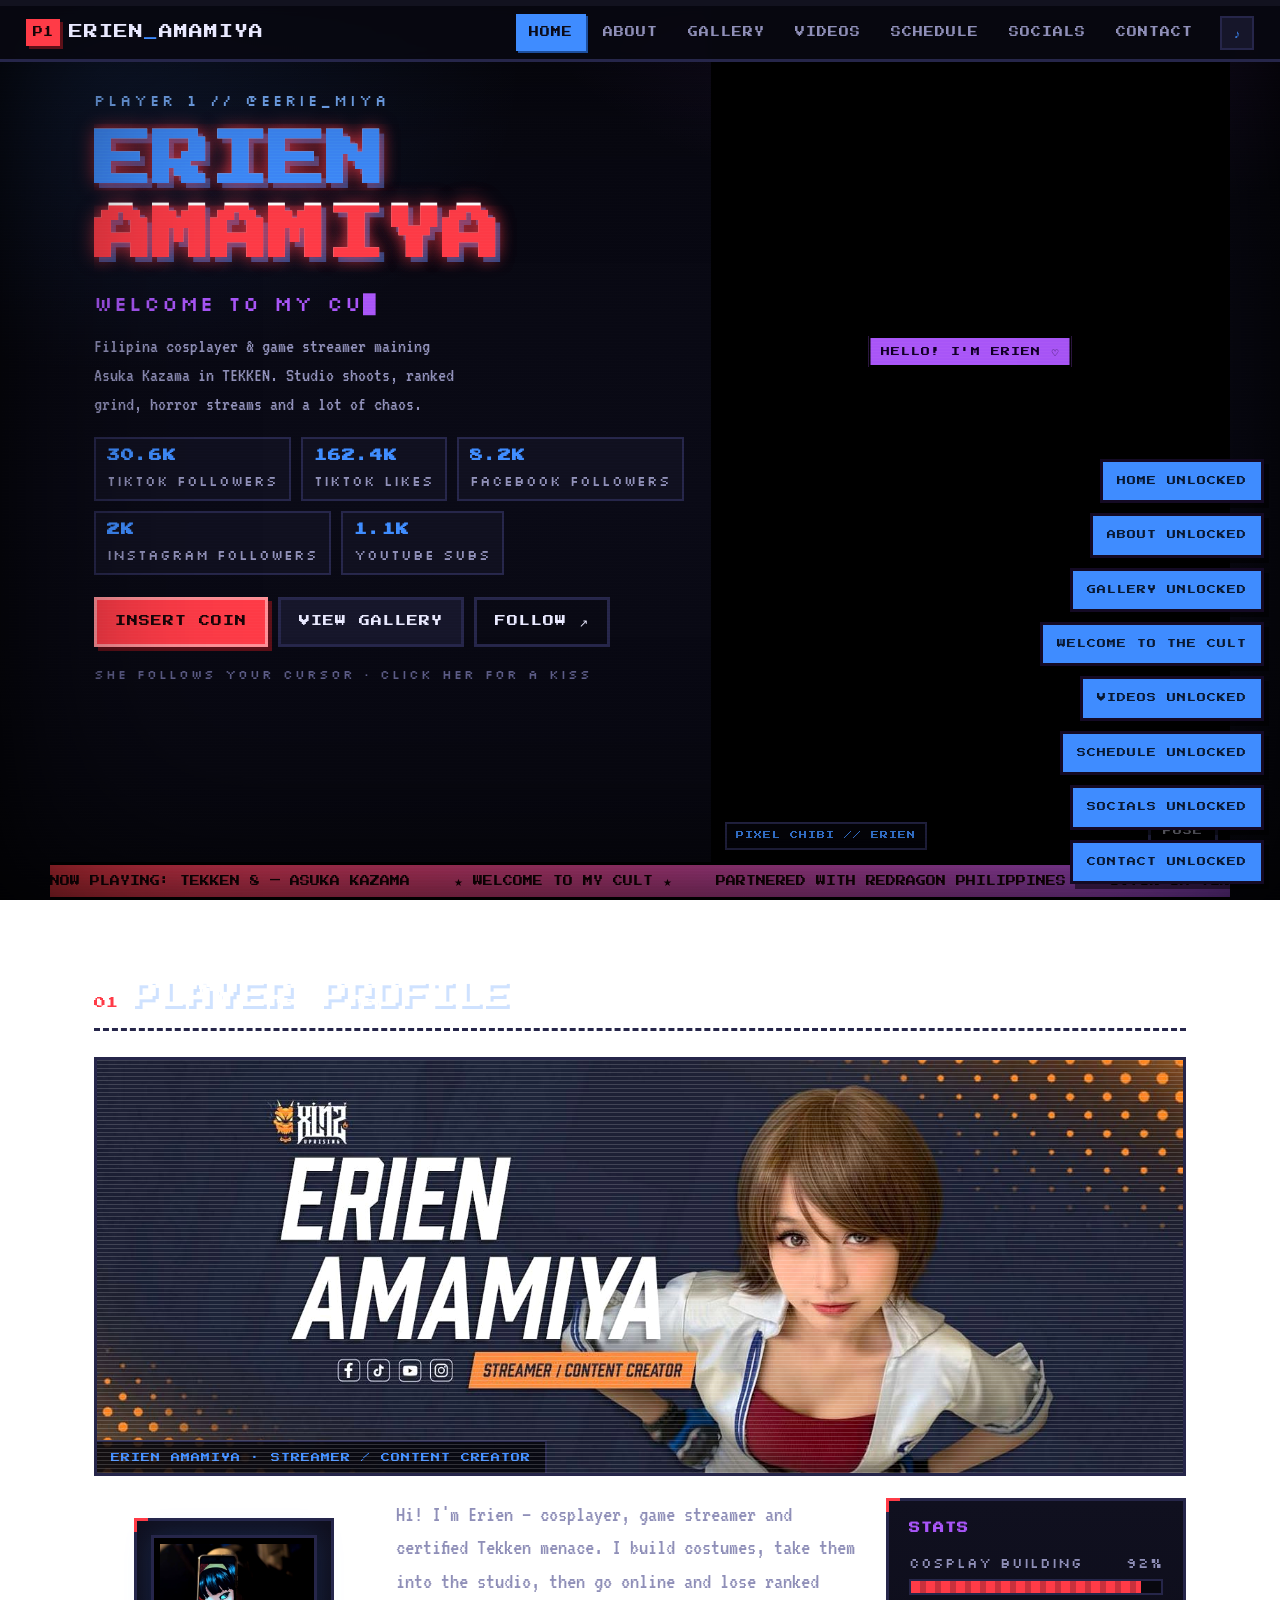
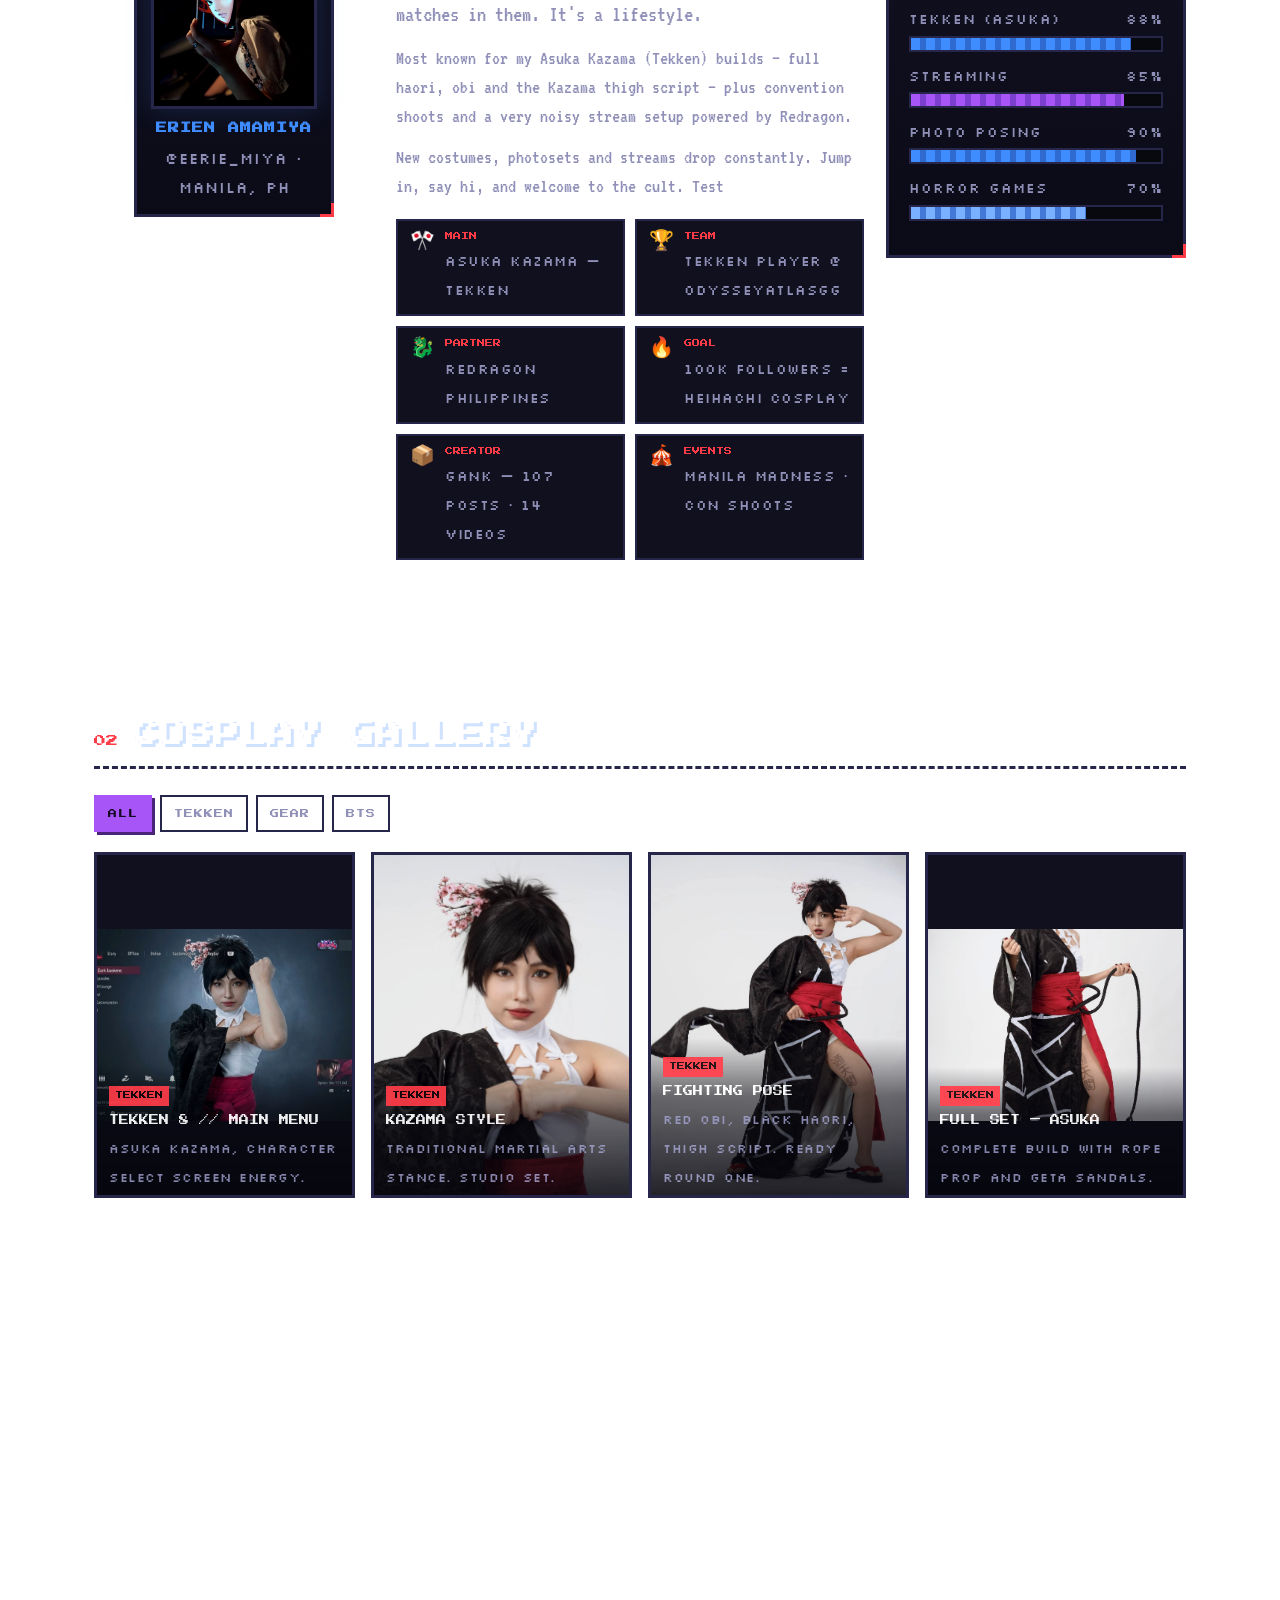
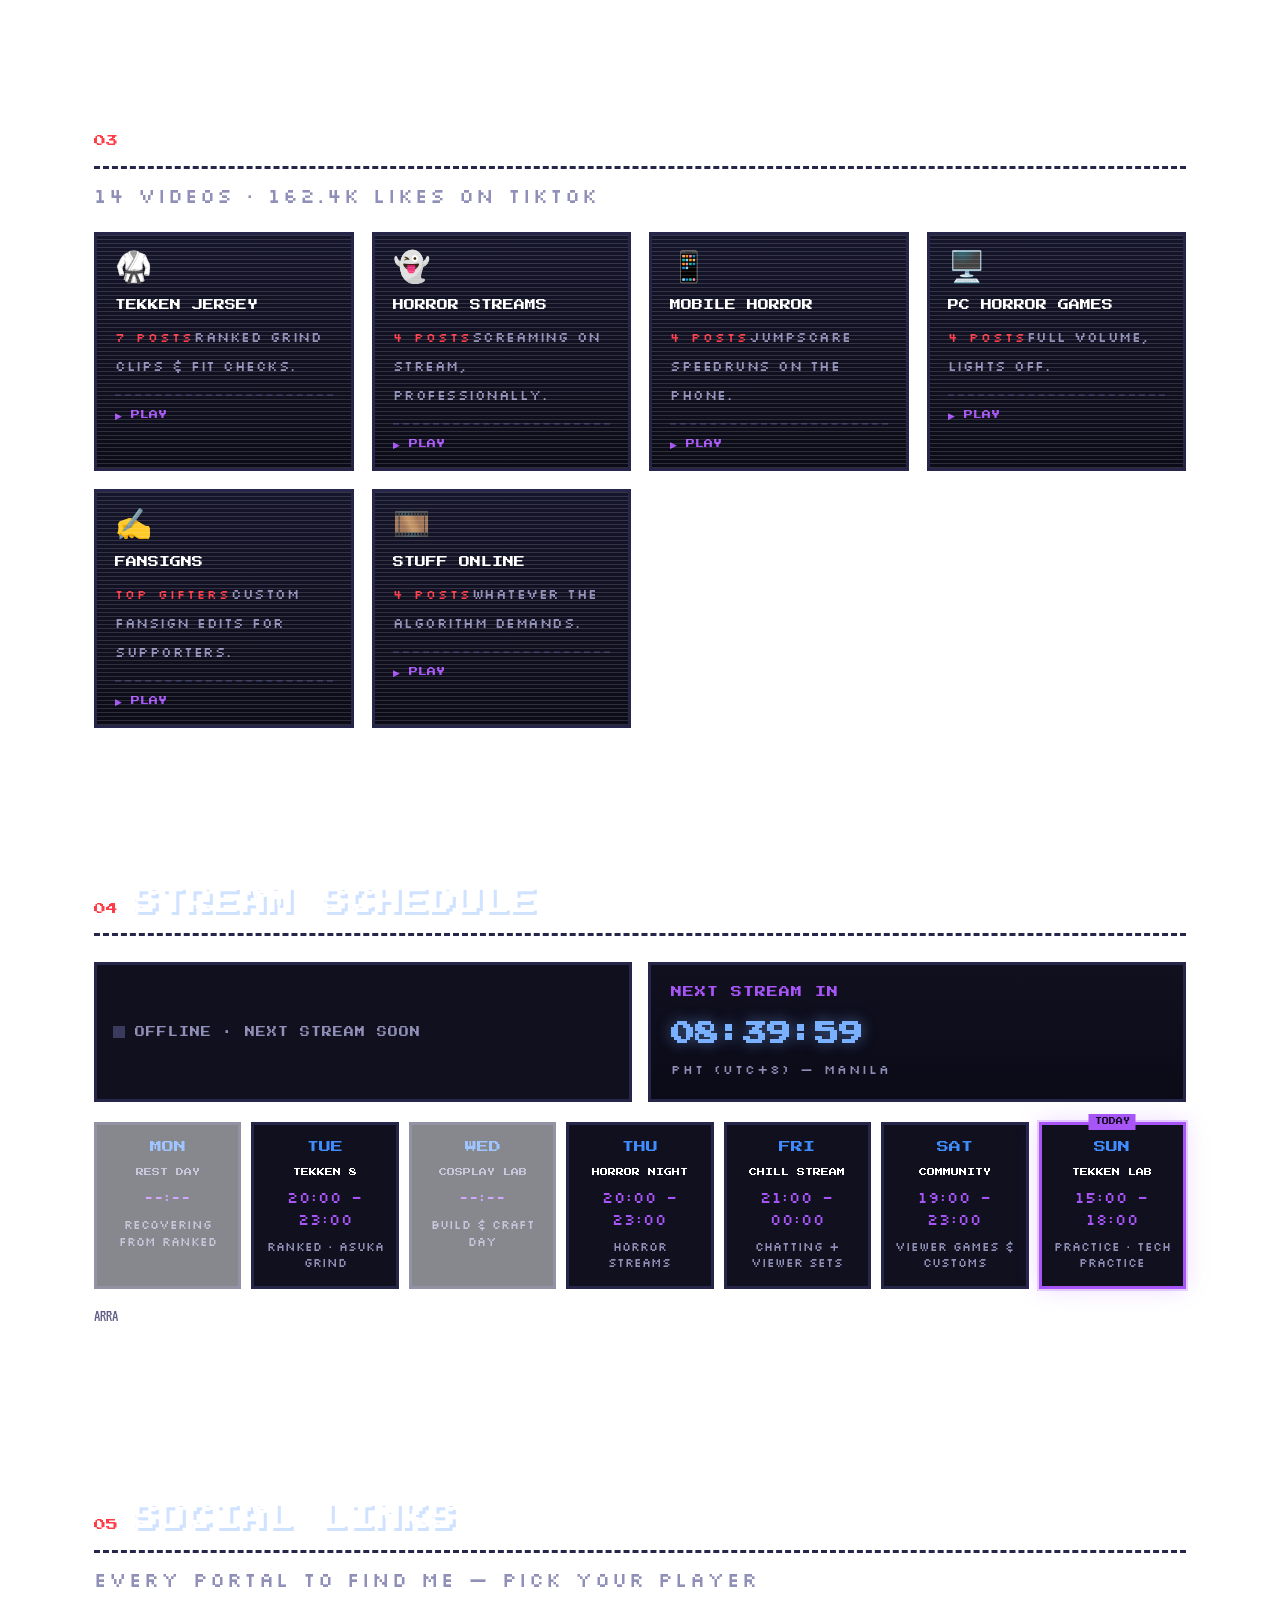
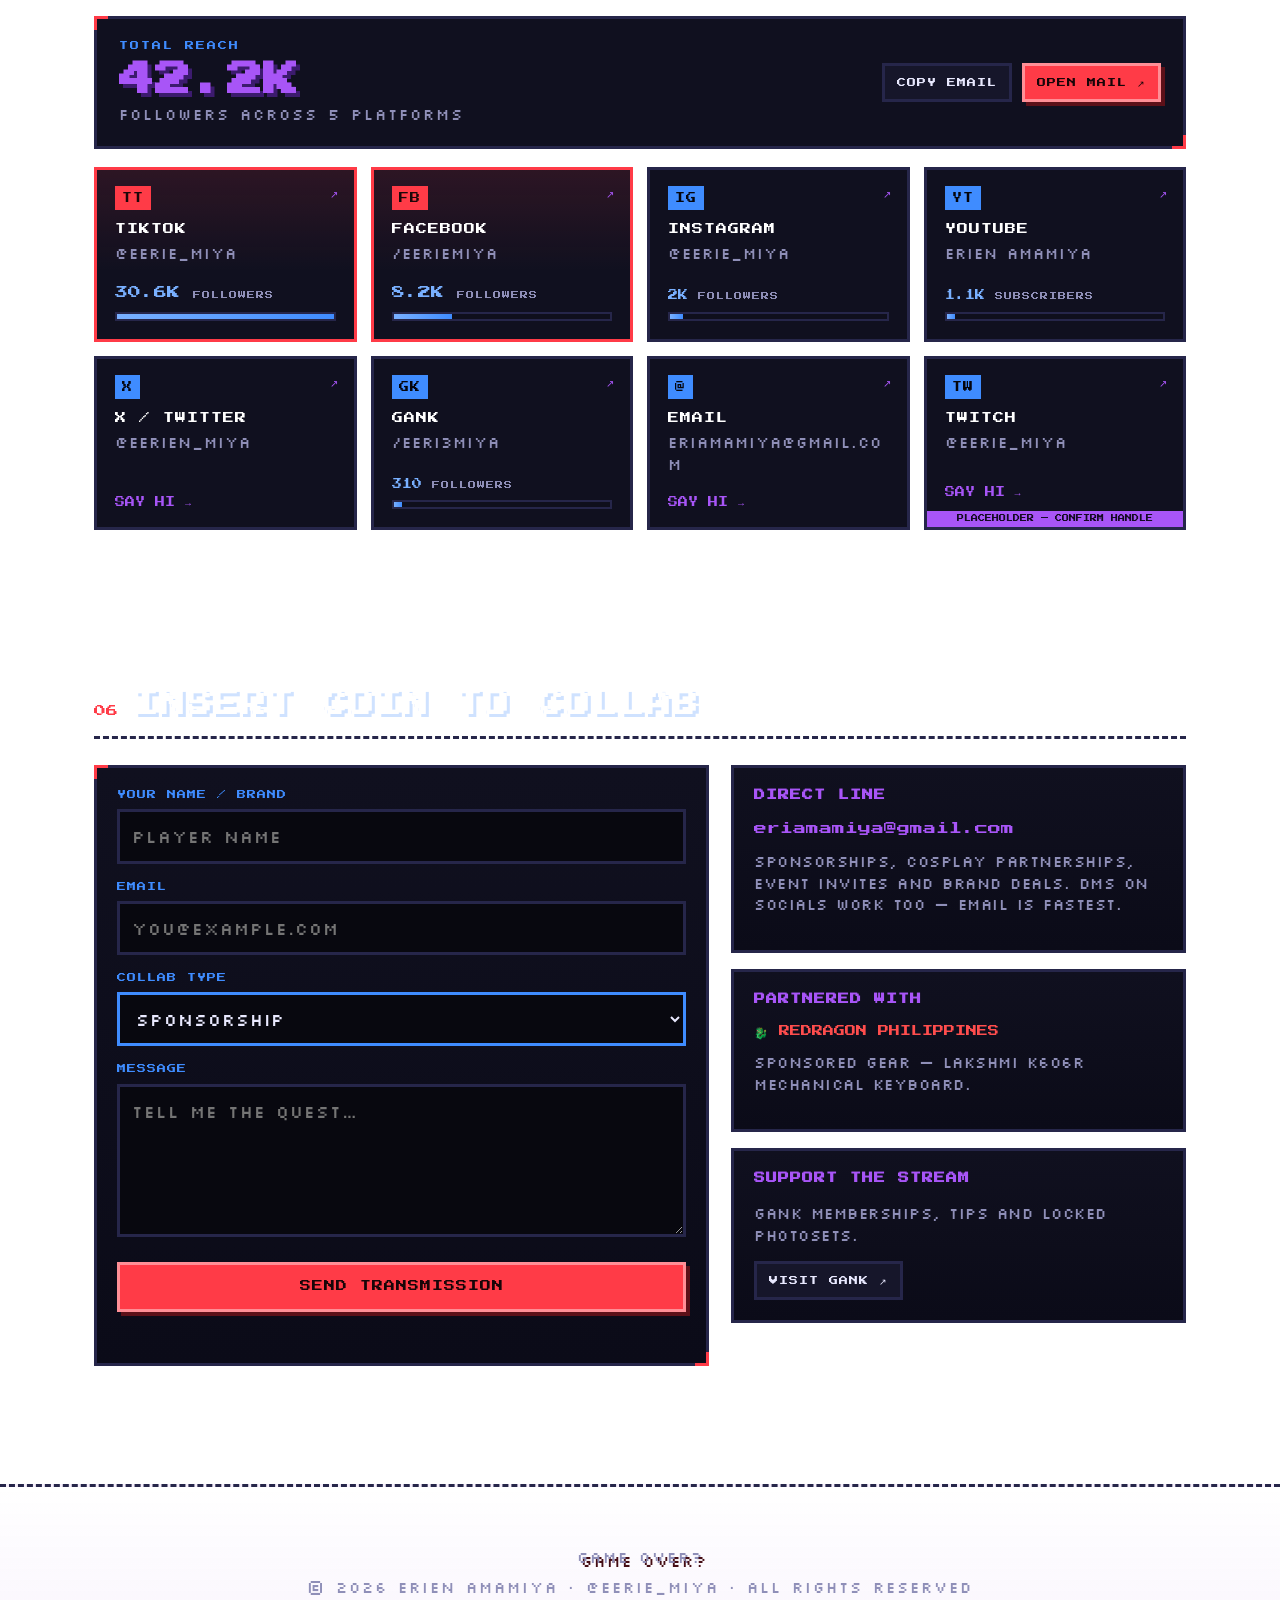
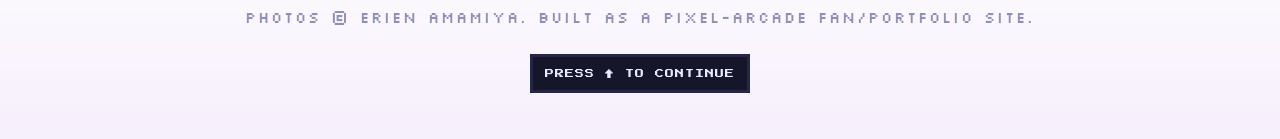
==== commit f7d1b3c7: "Add files via upload" ====
--- a/index.html
+++ b/index.html
@@ -10,8 +10,8 @@
 <meta property="og:description" content="Welcome to my Cult. 🎮 Game Streamer | Cosplayer. Asuka Kazama main.">
 <meta property="og:type" content="website">
 <meta property="og:image" content="assets/img/profile.jpg">
-<link rel="icon" href="data:image/svg+xml,<svg xmlns='http://www.w3.org/2000/svg' viewBox='0 0 16 16'><rect width='16' height='16' fill='%23ff2e88'/><rect x='3' y='3' width='10' height='10' fill='%2307070f'/><rect x='6' y='6' width='4' height='4' fill='%2322e6ff'/></svg>">
-<link rel="stylesheet" href="css/style.css">
+<link rel="icon" href="data:image/svg+xml,<svg xmlns='http://www.w3.org/2000/svg' viewBox='0 0 16 16'><rect width='16' height='16' fill='%23ff3b47'/><rect x='3' y='3' width='10' height='10' fill='%2307070f'/><rect x='6' y='6' width='4' height='4' fill='%233f8cff'/></svg>">
+<link rel="stylesheet" href="css/style.css?v=20261021b">
 </head>
 <body data-palette="asuka">
 
@@ -52,10 +52,6 @@
   </nav>
 
   <div class="topbar__hud">
-    <div class="coins" title="Sections discovered">
-      <span class="coins__icon" aria-hidden="true">◆</span>
-      <span id="coinCount">00</span>
-    </div>
     <button class="iconbtn" id="soundToggle" type="button" aria-pressed="false" title="Toggle sound">♪</button>
     <button class="iconbtn menubtn" id="menuToggle" type="button" aria-expanded="false" aria-controls="nav" title="Menu">≡</button>
   </div>
@@ -66,8 +62,12 @@
 <!-- ============ HERO ============ -->
 <section class="hero" id="home">
   <div class="hero__stage">
-    <canvas id="asuka" class="hero__canvas" aria-label="Interactive 3D pixel model of Erien as Asuka Kazama"></canvas>
-    <span class="hero__stagetag">3D // ASUKA KAZAMA</span>
+    <canvas id="asuka" class="hero__canvas" aria-label="Pixel chibi of Erien — she follows your cursor, click her for a kiss"></canvas>
+    <span class="hero__stagetag">PIXEL CHIBI // ERIEN</span>
+    <span class="hero__bubble" id="heroBubble" hidden></span>
+    <div class="hero__controls">
+      <button class="btn btn--small btn--ghost" id="btnPose" type="button">POSE</button>
+    </div>
   </div>
 
   <div class="hero__content">
@@ -84,12 +84,7 @@
       <a class="btn btn--ghost" href="https://www.tiktok.com/@eerie_miya" target="_blank" rel="noopener" id="heroCtaFollow">FOLLOW ↗</a>
     </div>
 
-    <p class="hero__hint" id="heroHint">DRAG THE MODEL TO ROTATE · CLICK HER TO PARRY</p>
-  </div>
-
-  <div class="hero__controls">
-    <button class="btn btn--small" id="btnAttack" type="button">ATTACK!</button>
-    <button class="btn btn--small btn--ghost" id="btnPose" type="button">POSE</button>
+    <p class="hero__hint" id="heroHint">SHE FOLLOWS YOUR CURSOR · CLICK HER FOR A KISS</p>
   </div>
 
   <div class="ticker" aria-hidden="true">
@@ -278,9 +273,8 @@
 
 <div class="toasts" id="toasts" aria-live="polite"></div>
 
-<script src="assets/vendor/three.min.js"></script>
-<script src="js/data.js"></script>
-<script src="js/asuka3d.js"></script>
-<script src="js/main.js"></script>
+<script src="js/data.js?v=20261021b"></script>
+<script src="js/pixel.js?v=20261021d"></script>
+<script src="js/main.js?v=20261021"></script>
 </body>
 </html>
--- a/css/style.css
+++ b/css/style.css
@@ -17,11 +17,11 @@
   --ink:#e9e9ff;
   --muted:#8f8fb8;
 
-  --pink:#ff2e88;
-  --cyan:#22e6ff;
-  --yellow:#ffd23f;
+  --pink:#ff3b47;
+  --cyan:#3f8cff;
+  --yellow:#a855f7;
   --purple:#9d4edd;
-  --green:#39ff88;
+  --green:#79b0ff;
   --red:#ff4d4d;
 
   --accent:var(--pink);
@@ -42,7 +42,7 @@
   margin:0;
   background:
     radial-gradient(900px 520px at 80% -10%, rgba(157,78,221,.20), transparent 60%),
-    radial-gradient(700px 500px at 8% 8%, rgba(34,230,255,.12), transparent 60%),
+    radial-gradient(700px 500px at 8% 8%, rgba(63,140,255,.12), transparent 60%),
     linear-gradient(180deg,#07070f 0%, #0a0a16 55%, #07070f 100%);
   background-attachment:fixed;
   color:var(--ink);
@@ -88,12 +88,12 @@
 .boot.is-done{opacity:0;visibility:hidden}
 .boot__logo{
   font-family:var(--px);font-size:clamp(22px,7vw,44px);line-height:1.5;margin:0 0 26px;
-  color:var(--pink);text-shadow:0 0 12px rgba(255,46,136,.8), 4px 4px 0 #31001a;
+  color:var(--pink);text-shadow:0 0 12px rgba(255,59,71,.8), 4px 4px 0 #3d0a10;
   animation:bootpulse 1.2s steps(2) infinite
 }
 .boot__line{font-family:var(--sx);color:var(--cyan);letter-spacing:2px;font-size:15px;min-height:1.4em;margin:0 0 14px}
 .boot__bar{width:min(320px,70vw);height:14px;border:3px solid var(--line);background:#0a0a16;margin:0 auto}
-.boot__bar span{display:block;height:100%;width:0;background:repeating-linear-gradient(90deg,var(--green) 0 8px,#1fd46e 8px 14px)}
+.boot__bar span{display:block;height:100%;width:0;background:repeating-linear-gradient(90deg,var(--green) 0 8px,#5a9bf0 8px 14px)}
 .boot__skip{
   margin-top:26px;background:none;border:0;color:var(--muted);font-family:var(--sx);
   font-size:13px;letter-spacing:2px;cursor:pointer;animation:blink 1s steps(2) infinite
@@ -105,8 +105,8 @@
 .scroll-health{position:fixed;top:0;left:0;right:0;height:6px;background:#12121f;z-index:905}
 .scroll-health span{
   display:block;height:100%;width:0%;
-  background:repeating-linear-gradient(90deg,var(--green) 0 10px,#2ad97a 10px 16px);
-  box-shadow:0 0 12px rgba(57,255,136,.7)
+  background:repeating-linear-gradient(90deg,var(--green) 0 10px,#4a86e8 10px 16px);
+  box-shadow:0 0 12px rgba(121,176,255,.7)
 }
 
 /* ------------------------------ TOPBAR ---------------------------------- */
@@ -118,8 +118,8 @@
 }
 .topbar__logo{display:flex;align-items:center;gap:9px;color:var(--ink);margin-right:auto}
 .topbar__p1{
-  font-family:var(--px);font-size:10px;background:var(--pink);color:#12000a;
-  padding:6px 7px;box-shadow:3px 3px 0 #52002b
+  font-family:var(--px);font-size:10px;background:var(--pink);color:#160407;
+  padding:6px 7px;box-shadow:3px 3px 0 #5c1018
 }
 .topbar__name{font-family:var(--px);font-size:clamp(11px,2.4vw,14px);letter-spacing:1px}
 .topbar__dot{color:var(--cyan);animation:blink 1s steps(2) infinite}
@@ -131,19 +131,16 @@
   padding:9px 11px;border:2px solid transparent;transition:.12s
 }
 .nav__link:hover{color:var(--yellow);border-color:var(--yellow);transform:translate(-1px,-1px);box-shadow:2px 2px 0 var(--yellow)}
-.nav__link.is-active{color:#0b0b18;background:var(--cyan);border-color:var(--cyan);box-shadow:2px 2px 0 #065d6b}
+.nav__link.is-active{color:#0b0b18;background:var(--cyan);border-color:var(--cyan);box-shadow:2px 2px 0 #1d4f9e}
 
 .topbar__hud{display:flex;align-items:center;gap:8px}
-.coins{font-family:var(--px);font-size:11px;color:var(--yellow);display:flex;align-items:center;gap:6px}
-.coins__icon{animation:spin 2.4s linear infinite;display:inline-block}
-@keyframes spin{to{transform:rotate(360deg)}}
 
 .iconbtn{
   width:34px;height:34px;background:var(--panel-2);border:2px solid var(--line);color:var(--cyan);
   font-family:var(--px);font-size:12px;cursor:pointer;transition:.12s
 }
-.iconbtn:hover{border-color:var(--cyan);box-shadow:2px 2px 0 #065d6b}
-.iconbtn[aria-pressed="true"]{background:var(--cyan);color:#04262c}
+.iconbtn:hover{border-color:var(--cyan);box-shadow:2px 2px 0 #1d4f9e}
+.iconbtn[aria-pressed="true"]{background:var(--cyan);color:#0a1c3d}
 .menubtn{display:none}
 
 /* -------------------------------- HERO ---------------------------------- */
@@ -156,22 +153,33 @@
   background:#000
 }
 .hero__canvas{
-  display:block;width:100%;height:100%;cursor:grab;
+  display:block;width:100%;height:100%;cursor:pointer;
   image-rendering:pixelated;image-rendering:crisp-edges;touch-action:pan-y
 }
-.hero__canvas:active{cursor:grabbing}
+.hero__canvas:active{cursor:pointer}
 .hero__stagetag{
   position:absolute;left:14px;bottom:50px;pointer-events:none;
   font-family:var(--px);font-size:8px;letter-spacing:1px;color:var(--cyan);
   background:rgba(5,5,12,.86);border:2px solid var(--line);padding:6px 9px
 }
+.hero__bubble{
+  position:absolute;left:50%;top:14px;transform:translateX(-50%);z-index:4;
+  font-family:var(--px);font-size:9px;letter-spacing:1px;color:#120026;
+  background:var(--yellow);border:2px solid #000;padding:7px 10px;
+  white-space:nowrap;pointer-events:none;box-shadow:3px 3px 0 rgba(0,0,0,.5)
+}
+.hero__bubble[hidden]{display:none}
+/* the pop only scales — opacity stays 1 so the bubble is never invisible,
+   even if a CSS animation is slow to tick on a throttled tab */
+.hero__bubble.is-pop{animation:bubPop .18s ease-out}
+@keyframes bubPop{from{transform:translateX(-50%) scale(.55)}to{transform:translateX(-50%) scale(1)}}
 .hero__content{position:relative;z-index:2;max-width:min(56%,620px)}
 .hero__kicker{
   font-family:var(--sx);letter-spacing:3px;color:var(--green);font-size:15px;margin:0 0 12px
 }
 .hero__title{
   font-family:var(--px);font-size:clamp(24px,6.4vw,58px);line-height:1.28;margin:0 0 16px;
-  color:#fff;text-shadow:0 0 18px rgba(255,46,136,.55), 5px 5px 0 rgba(34,230,255,.28);
+  color:#fff;text-shadow:0 0 18px rgba(255,59,71,.55), 5px 5px 0 rgba(63,140,255,.28);
   word-break:break-word
 }
 .glitch{position:relative;display:inline-block}
@@ -201,7 +209,7 @@
 .hero__hint{
   margin:18px 0 0;font-family:var(--sx);font-size:13px;letter-spacing:2px;color:#5c5c86
 }
-.hero__controls{position:relative;z-index:2;margin-top:18px;display:flex;gap:8px}
+.hero__controls{position:absolute;right:12px;bottom:50px;z-index:4;display:flex;gap:8px}
 
 /* ticker */
 .ticker{
@@ -211,7 +219,7 @@
 }
 .ticker__track{
   display:flex;gap:44px;white-space:nowrap;padding:9px 0;width:max-content;
-  font-family:var(--px);font-size:10px;color:#12000a;animation:marq 34s linear infinite
+  font-family:var(--px);font-size:10px;color:#160407;animation:marq 34s linear infinite
 }
 .ticker:hover .ticker__track{animation-play-state:paused}
 @keyframes marq{to{transform:translateX(-50%)}}
@@ -224,8 +232,8 @@
 }
 .btn:hover,.btn:focus-visible{transform:translate(-2px,-2px);box-shadow:4px 4px 0 var(--accent-2);border-color:var(--accent-2)}
 .btn:active{transform:translate(0,0);box-shadow:none}
-.btn--primary{background:var(--pink);color:#150008;border-color:#ff7ab3;box-shadow:4px 4px 0 #52002b}
-.btn--primary:hover{box-shadow:6px 6px 0 #52002b;border-color:#fff;color:#150008}
+.btn--primary{background:var(--pink);color:#180508;border-color:#ff8f96;box-shadow:4px 4px 0 #5c1018}
+.btn--primary:hover{box-shadow:6px 6px 0 #5c1018;border-color:#fff;color:#180508}
 .btn--ghost{background:transparent}
 .btn--small{font-size:9px;padding:10px 12px}
 .btn--block{display:block;width:100%}
@@ -236,7 +244,7 @@
 .section__num{font-family:var(--px);font-size:12px;color:var(--pink)}
 .section__title{
   font-family:var(--px);font-size:clamp(15px,3.4vw,26px);margin:0;letter-spacing:1px;
-  color:#fff;text-shadow:3px 3px 0 rgba(34,230,255,.25)
+  color:#fff;text-shadow:3px 3px 0 rgba(63,140,255,.25)
 }
 .section__sub{color:var(--muted);font-family:var(--sx);letter-spacing:2px;margin:-14px 0 22px}
 .note{color:#5c5c86;font-size:16px;margin-top:16px}
@@ -274,7 +282,7 @@
 .about__portrait{padding:14px;text-align:center}
 .about__frame{
   border:3px solid var(--line);padding:6px;background:#000;
-  box-shadow:inset 0 0 0 3px #000, 0 0 26px rgba(34,230,255,.18)
+  box-shadow:inset 0 0 0 3px #000, 0 0 26px rgba(63,140,255,.18)
 }
 .about__frame img{width:100%;aspect-ratio:1/1.05;object-fit:cover;filter:saturate(1.05) contrast(1.05)}
 .about__portrait figcaption{margin-top:12px;font-family:var(--sx);letter-spacing:1px}
@@ -301,11 +309,11 @@
 .skills__bar{height:16px;background:#08080f;border:2px solid var(--line);overflow:hidden}
 .skills__fill{
   display:block;height:100%;width:0;transition:width 1.1s cubic-bezier(.2,.9,.3,1);
-  background:repeating-linear-gradient(90deg,var(--accent) 0 9px,#c91e68 9px 15px)
-}
-.skills li:nth-child(2n) .skills__fill{background:repeating-linear-gradient(90deg,var(--accent-2) 0 9px,#0d93a8 9px 15px)}
-.skills li:nth-child(3n) .skills__fill{background:repeating-linear-gradient(90deg,var(--yellow) 0 9px,#c99a10 9px 15px)}
-.skills li:nth-child(5n) .skills__fill{background:repeating-linear-gradient(90deg,var(--green) 0 9px,#19a95c 9px 15px)}
+  background:repeating-linear-gradient(90deg,var(--accent) 0 9px,#c9303c 9px 15px)
+}
+.skills li:nth-child(2n) .skills__fill{background:repeating-linear-gradient(90deg,var(--accent-2) 0 9px,#2e6ad0 9px 15px)}
+.skills li:nth-child(3n) .skills__fill{background:repeating-linear-gradient(90deg,var(--yellow) 0 9px,#7c3fd0 9px 15px)}
+.skills li:nth-child(5n) .skills__fill{background:repeating-linear-gradient(90deg,var(--green) 0 9px,#4478d6 9px 15px)}
 
 /* ------------------------------ GALLERY --------------------------------- */
 .filters{display:flex;flex-wrap:wrap;gap:8px;margin-bottom:20px}
@@ -314,7 +322,7 @@
   background:transparent;border:2px solid var(--line);color:var(--muted);transition:.12s
 }
 .chip:hover{color:var(--yellow);border-color:var(--yellow)}
-.chip.is-on{background:var(--yellow);color:#160f00;border-color:var(--yellow);box-shadow:3px 3px 0 #6b5300}
+.chip.is-on{background:var(--yellow);color:#140a24;border-color:var(--yellow);box-shadow:3px 3px 0 #4a2477}
 
 .grid{display:grid;grid-template-columns:repeat(auto-fill,minmax(240px,1fr));gap:16px}
 .card{
@@ -322,13 +330,13 @@
   transition:.15s;padding:0;text-align:left;color:inherit
 }
 .card.is-hidden{display:none}
-.card:hover,.card:focus-visible{border-color:var(--pink);transform:translate(-3px,-3px);box-shadow:6px 6px 0 rgba(255,46,136,.4)}
+.card:hover,.card:focus-visible{border-color:var(--pink);transform:translate(-3px,-3px);box-shadow:6px 6px 0 rgba(255,59,71,.4)}
 .card__img{width:100%;aspect-ratio:3/4;object-fit:cover;filter:saturate(1.05) contrast(1.06);transition:.2s}
 .card--wide .card__img{aspect-ratio:4/3}
 .card:hover .card__img{transform:scale(1.04);filter:saturate(1.2) contrast(1.1)}
 .card__scan{
   position:absolute;inset:0;pointer-events:none;opacity:0;transition:.15s;
-  background:repeating-linear-gradient(to bottom,rgba(34,230,255,.14) 0 2px,transparent 2px 5px)
+  background:repeating-linear-gradient(to bottom,rgba(63,140,255,.14) 0 2px,transparent 2px 5px)
 }
 .card:hover .card__scan{opacity:1}
 .card__meta{
@@ -338,7 +346,7 @@
 }
 .card:hover .card__meta{transform:none;opacity:1}
 .card__tag{
-  font-family:var(--px);font-size:8px;background:var(--accent);color:#150008;padding:4px 6px;display:inline-block;margin-bottom:7px
+  font-family:var(--px);font-size:8px;background:var(--accent);color:#180508;padding:4px 6px;display:inline-block;margin-bottom:7px
 }
 .card__title{font-family:var(--px);font-size:10px;color:#fff;display:block;margin-bottom:5px;line-height:1.5}
 .card__cap{font-family:var(--sx);font-size:13px;color:var(--muted);letter-spacing:.5px}
@@ -359,7 +367,7 @@
   content:"";position:absolute;inset:0;pointer-events:none;opacity:.14;
   background:repeating-linear-gradient(to bottom,#fff 0 1px,transparent 1px 4px)
 }
-.cab:hover{border-color:var(--cyan);transform:translateY(-4px);box-shadow:0 8px 0 rgba(34,230,255,.25)}
+.cab:hover{border-color:var(--cyan);transform:translateY(-4px);box-shadow:0 8px 0 rgba(63,140,255,.25)}
 .cab__ico{font-size:30px;line-height:1}
 .cab__title{font-family:var(--px);font-size:11px;color:#fff;margin:12px 0 8px;display:block}
 .cab__meta{font-family:var(--sx);font-size:13px;color:var(--pink);letter-spacing:2px}
@@ -371,14 +379,14 @@
 /* ------------------------------ SCHEDULE -------------------------------- */
 .schedule__top{display:flex;flex-wrap:wrap;gap:16px;align-items:stretch;margin-bottom:20px}
 .live{
-  display:flex;align-items:center;gap:10px;background:#1a0010;border:3px solid var(--pink);
+  display:flex;align-items:center;gap:10px;background:#1c070b;border:3px solid var(--pink);
   padding:12px 16px;font-family:var(--px);font-size:10px;letter-spacing:1px;color:var(--pink);flex:1 1 260px
 }
 .live__dot{width:12px;height:12px;background:var(--pink);box-shadow:0 0 12px var(--pink);animation:blink .9s steps(2) infinite}
 .live.is-off{border-color:var(--line);color:var(--muted);background:var(--panel)}
 .live.is-off .live__dot{background:#3a3a5c;box-shadow:none;animation:none}
 .countdown{flex:1 1 260px;display:flex;flex-direction:column;justify-content:center}
-.countdown strong{font-family:var(--px);font-size:clamp(16px,3.6vw,24px);color:var(--green);text-shadow:0 0 14px rgba(57,255,136,.5)}
+.countdown strong{font-family:var(--px);font-size:clamp(16px,3.6vw,24px);color:var(--green);text-shadow:0 0 14px rgba(121,176,255,.5)}
 .countdown__tz{font-family:var(--sx);font-size:13px;color:var(--muted);letter-spacing:2px;margin-top:8px}
 
 .week{display:grid;grid-template-columns:repeat(7,1fr);gap:10px}
@@ -387,10 +395,10 @@
 }
 .day:hover{border-color:var(--accent-2);transform:translateY(-3px)}
 .day.is-off{opacity:.5}
-.day.is-today{border-color:var(--yellow);box-shadow:0 0 0 2px rgba(255,210,63,.25), 0 0 22px rgba(255,210,63,.22)}
+.day.is-today{border-color:var(--yellow);box-shadow:0 0 0 2px rgba(168,85,247,.25), 0 0 22px rgba(168,85,247,.22)}
 .day.is-today::before{
   content:"TODAY";position:absolute;top:-11px;left:50%;transform:translateX(-50%);
-  font-family:var(--px);font-size:7px;background:var(--yellow);color:#160f00;padding:3px 6px
+  font-family:var(--px);font-size:7px;background:var(--yellow);color:#140a24;padding:3px 6px
 }
 .day__d{font-family:var(--px);font-size:12px;color:var(--cyan);display:block;margin-bottom:10px}
 .day__label{font-family:var(--px);font-size:8px;color:#fff;display:block;line-height:1.6;margin-bottom:8px}
@@ -406,7 +414,7 @@
 .reach__label{font-family:var(--px);font-size:9px;color:var(--cyan);letter-spacing:2px;display:block}
 .reach__num{
   font-family:var(--px);font-size:clamp(22px,4.4vw,36px);color:var(--yellow);
-  display:block;margin:10px 0 6px;text-shadow:4px 4px 0 #4a3200;line-height:1
+  display:block;margin:10px 0 6px;text-shadow:4px 4px 0 #3c1b6e;line-height:1
 }
 .reach__unit{font-family:var(--sx);font-size:15px;color:var(--muted);letter-spacing:2px;display:block}
 .reach__acts{display:flex;gap:10px;flex-wrap:wrap}
@@ -417,14 +425,14 @@
   background:var(--panel);border:3px solid var(--line);padding:16px 18px 18px;
   text-decoration:none;transition:.14s
 }
-.soc:hover{transform:translate(-3px,-3px);box-shadow:6px 6px 0 rgba(34,230,255,.3);border-color:var(--accent-2)}
+.soc:hover{transform:translate(-3px,-3px);box-shadow:6px 6px 0 rgba(63,140,255,.3);border-color:var(--accent-2)}
 .soc:has(.soc__wip){padding-bottom:28px}
 .soc__code{
   align-self:flex-start;font-family:var(--px);font-size:10px;letter-spacing:1px;color:#05050c;
   background:var(--cyan);padding:5px 7px;margin-bottom:7px
 }
-.soc--big{border-color:var(--pink);background:linear-gradient(180deg,rgba(255,46,136,.12),transparent 60%),var(--panel)}
-.soc--big .soc__code{background:var(--pink);color:#20000e}
+.soc--big{border-color:var(--pink);background:linear-gradient(180deg,rgba(255,59,71,.12),transparent 60%),var(--panel)}
+.soc--big .soc__code{background:var(--pink);color:#1c0709}
 .soc:hover .soc__code{background:var(--yellow)}
 .soc__label{font-family:var(--px);font-size:11px;color:#fff;display:block;letter-spacing:1px}
 .soc__handle{font-family:var(--sx);font-size:15px;color:var(--muted);letter-spacing:1px;display:block;word-break:break-all}
@@ -438,7 +446,7 @@
 .soc__go{position:absolute;top:16px;right:16px;color:var(--yellow);font-family:var(--px);font-size:10px}
 .soc:hover .soc__go{animation:blink .8s steps(2) infinite}
 .soc__wip{
-  position:absolute;bottom:0;left:0;right:0;font-family:var(--px);font-size:7px;color:#160f00;
+  position:absolute;bottom:0;left:0;right:0;font-family:var(--px);font-size:7px;color:#140a24;
   background:var(--yellow);padding:3px 0;text-align:center
 }
 
@@ -467,7 +475,7 @@
 }
 .footer__big{
   font-family:var(--px);font-size:clamp(16px,4vw,30px);color:var(--pink);margin:0 0 16px;
-  text-shadow:4px 4px 0 #40001f
+  text-shadow:4px 4px 0 #450d14
 }
 .footer p{margin:0 0 8px;color:var(--muted);font-family:var(--sx);letter-spacing:2px;font-size:15px}
 .footer__small{color:#4d4d73;font-size:13px}
@@ -482,7 +490,7 @@
 .lb__fig{margin:0;max-width:min(1000px,100%);justify-self:center;text-align:center}
 .lb__fig img{
   max-height:74vh;width:auto;max-width:100%;margin:0 auto;border:4px solid var(--line);
-  box-shadow:0 0 60px rgba(34,230,255,.2);image-rendering:auto
+  box-shadow:0 0 60px rgba(63,140,255,.2);image-rendering:auto
 }
 .lb__fig figcaption{margin-top:14px;font-family:var(--sx);letter-spacing:1px}
 .lb__fig strong{display:block;font-family:var(--px);font-size:11px;color:var(--cyan);margin-bottom:8px}
@@ -492,18 +500,18 @@
   font-family:var(--px);padding:14px;transition:.12s
 }
 .lb__nav{width:52px;height:52px}
-.lb__nav:hover,.lb__close:hover{border-color:var(--pink);color:var(--pink);box-shadow:3px 3px 0 rgba(255,46,136,.5)}
+.lb__nav:hover,.lb__close:hover{border-color:var(--pink);color:var(--pink);box-shadow:3px 3px 0 rgba(255,59,71,.5)}
 .lb__close{position:absolute;top:18px;right:18px}
 
 /* ------------------------------- TOASTS --------------------------------- */
 .toasts{position:fixed;right:16px;bottom:16px;z-index:960;display:flex;flex-direction:column;gap:10px;align-items:flex-end}
 .toast{
-  font-family:var(--px);font-size:9px;line-height:1.6;letter-spacing:1px;color:#0f0a00;
-  background:var(--yellow);border:3px solid #0f0a00;padding:12px 14px;max-width:320px;
+  font-family:var(--px);font-size:9px;line-height:1.6;letter-spacing:1px;color:#140a24;
+  background:var(--yellow);border:3px solid #140a24;padding:12px 14px;max-width:320px;
   box-shadow:5px 5px 0 rgba(0,0,0,.5);animation:toastin .28s steps(4)
 }
-.toast--pink{background:var(--pink);color:#150008}
-.toast--cyan{background:var(--cyan);color:#03242b}
+.toast--pink{background:var(--pink);color:#180508}
+.toast--cyan{background:var(--cyan);color:#081832}
 @keyframes toastin{from{transform:translateX(120%)}}
 
 /* ----------------------------- RESPONSIVE ------------------------------- */
@@ -534,7 +542,7 @@
   }
   .hero__stagetag{left:8px;top:8px;bottom:auto;font-size:7px;padding:5px 7px}
   .hero__content{max-width:none}
-  .hero__controls{margin:14px 0 0;display:flex;gap:8px}
+  .hero__controls{right:10px;bottom:10px;gap:6px}
   .about{grid-template-columns:1fr}
   .contact{grid-template-columns:1fr}
   .week{grid-template-columns:repeat(2,1fr)}
@@ -564,6 +572,6 @@
 
 /* ------------------------------- PALETTES ------------------------------- */
 body[data-palette="heihachi"]{
-  --accent:var(--yellow);--accent-2:var(--purple)
-}
-body[data-palette="heihachi"] .hero__title{text-shadow:0 0 18px rgba(255,210,63,.5),5px 5px 0 rgba(157,78,221,.35)}
+  --accent:#ffffff;--accent-2:var(--purple)
+}
+body[data-palette="heihachi"] .hero__title{text-shadow:0 0 18px rgba(255,255,255,.5),5px 5px 0 rgba(157,78,221,.35)}
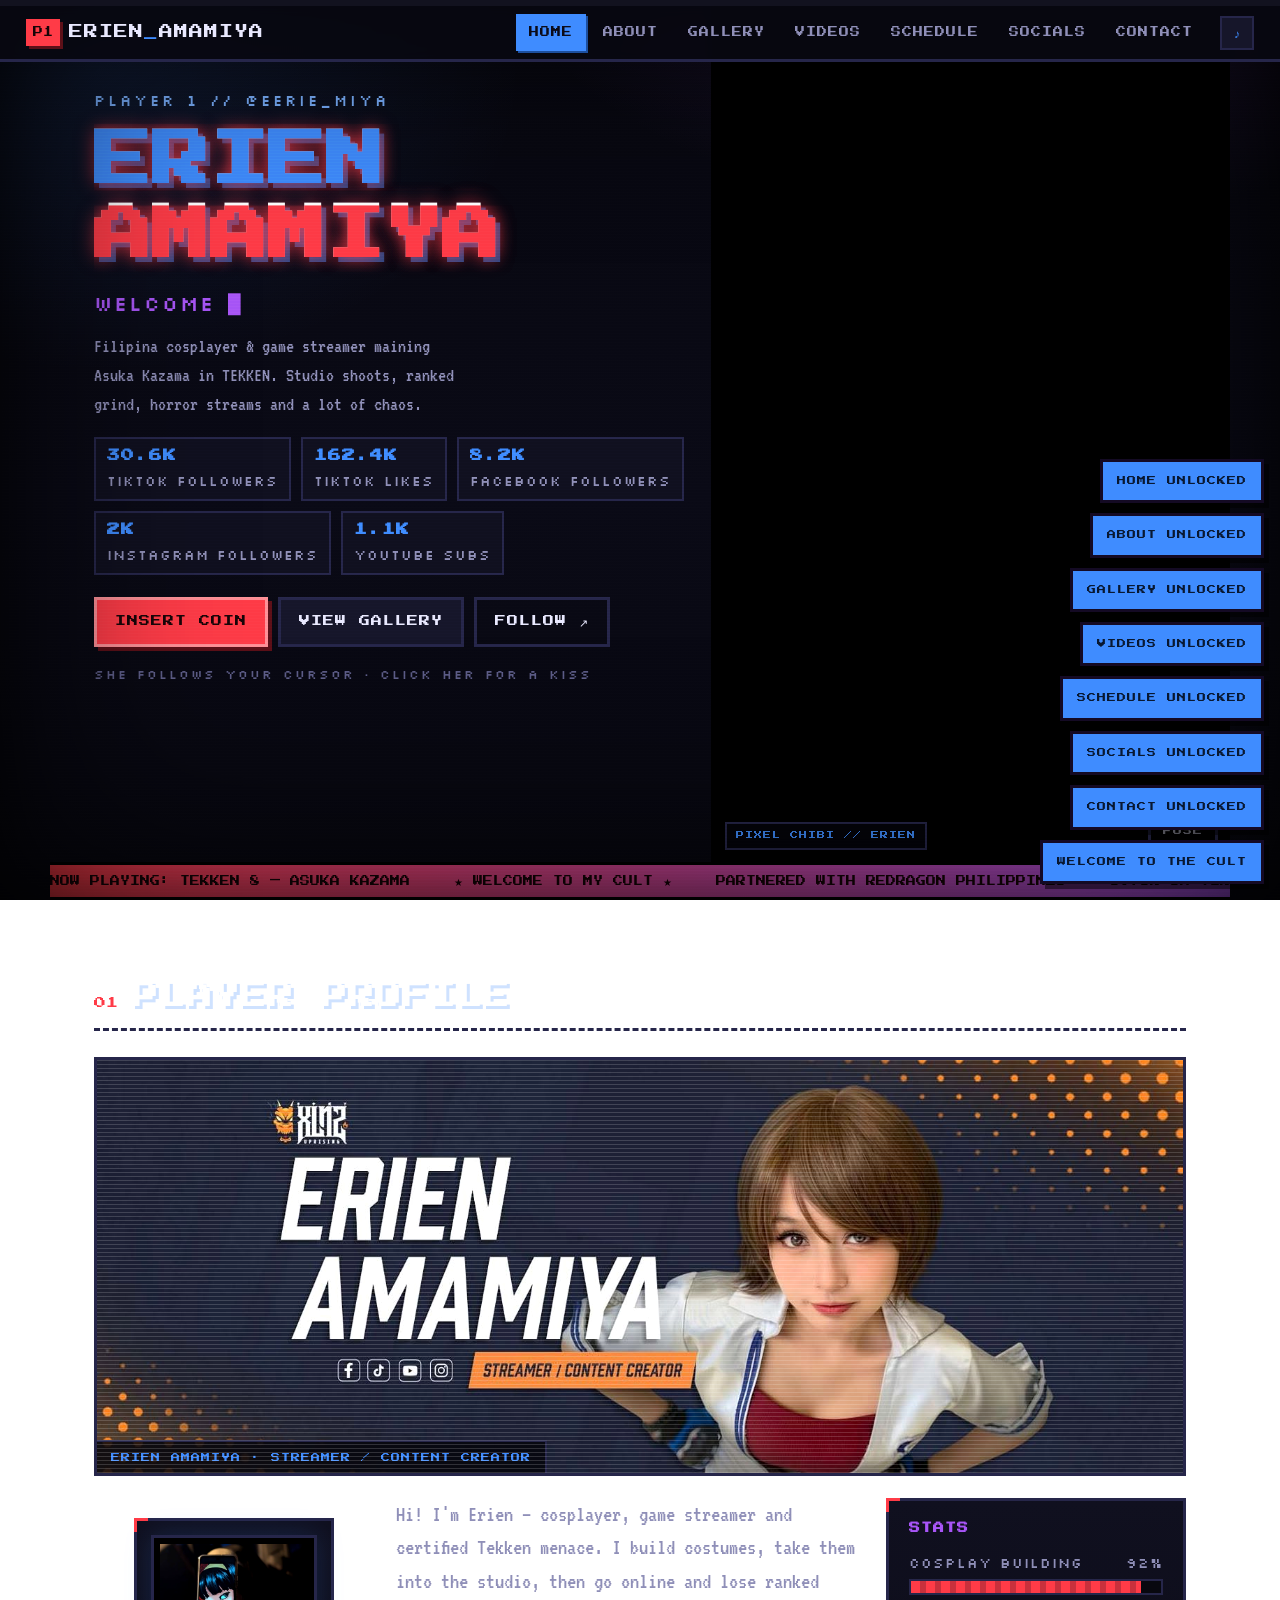
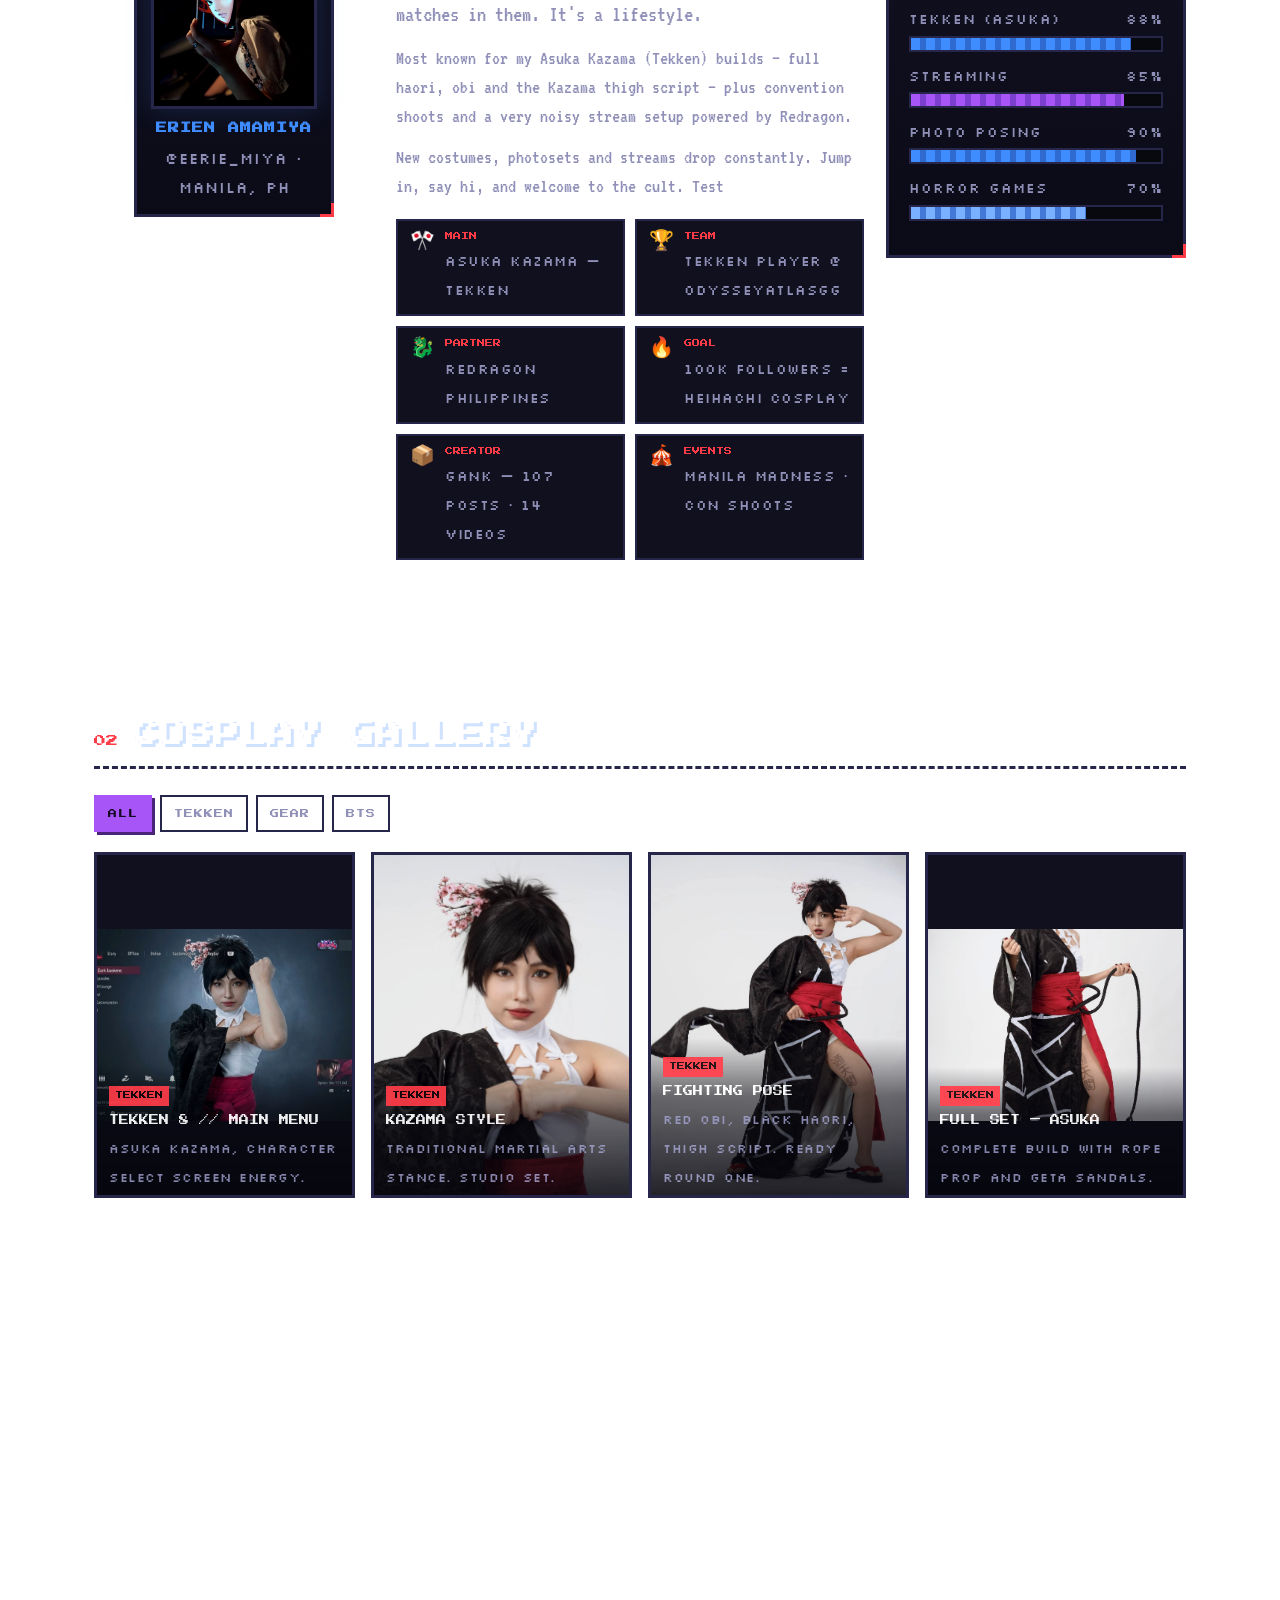
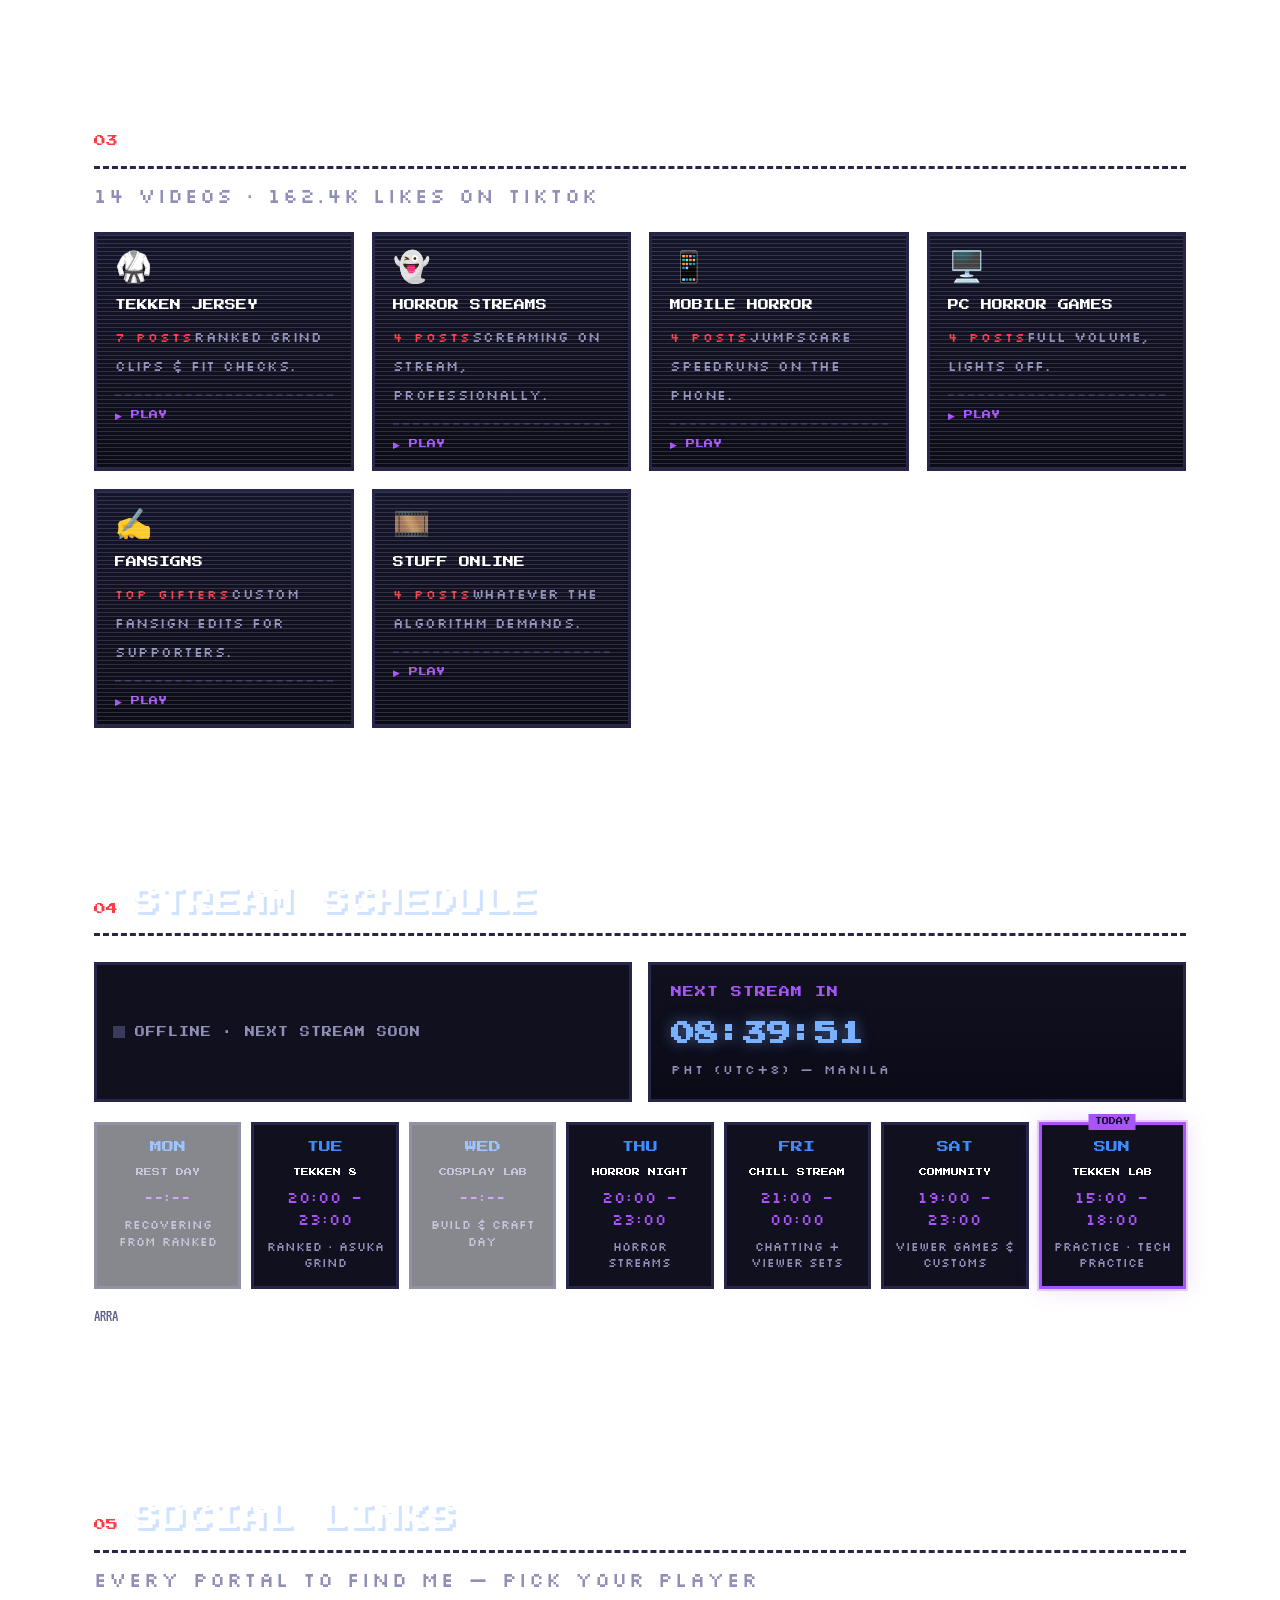
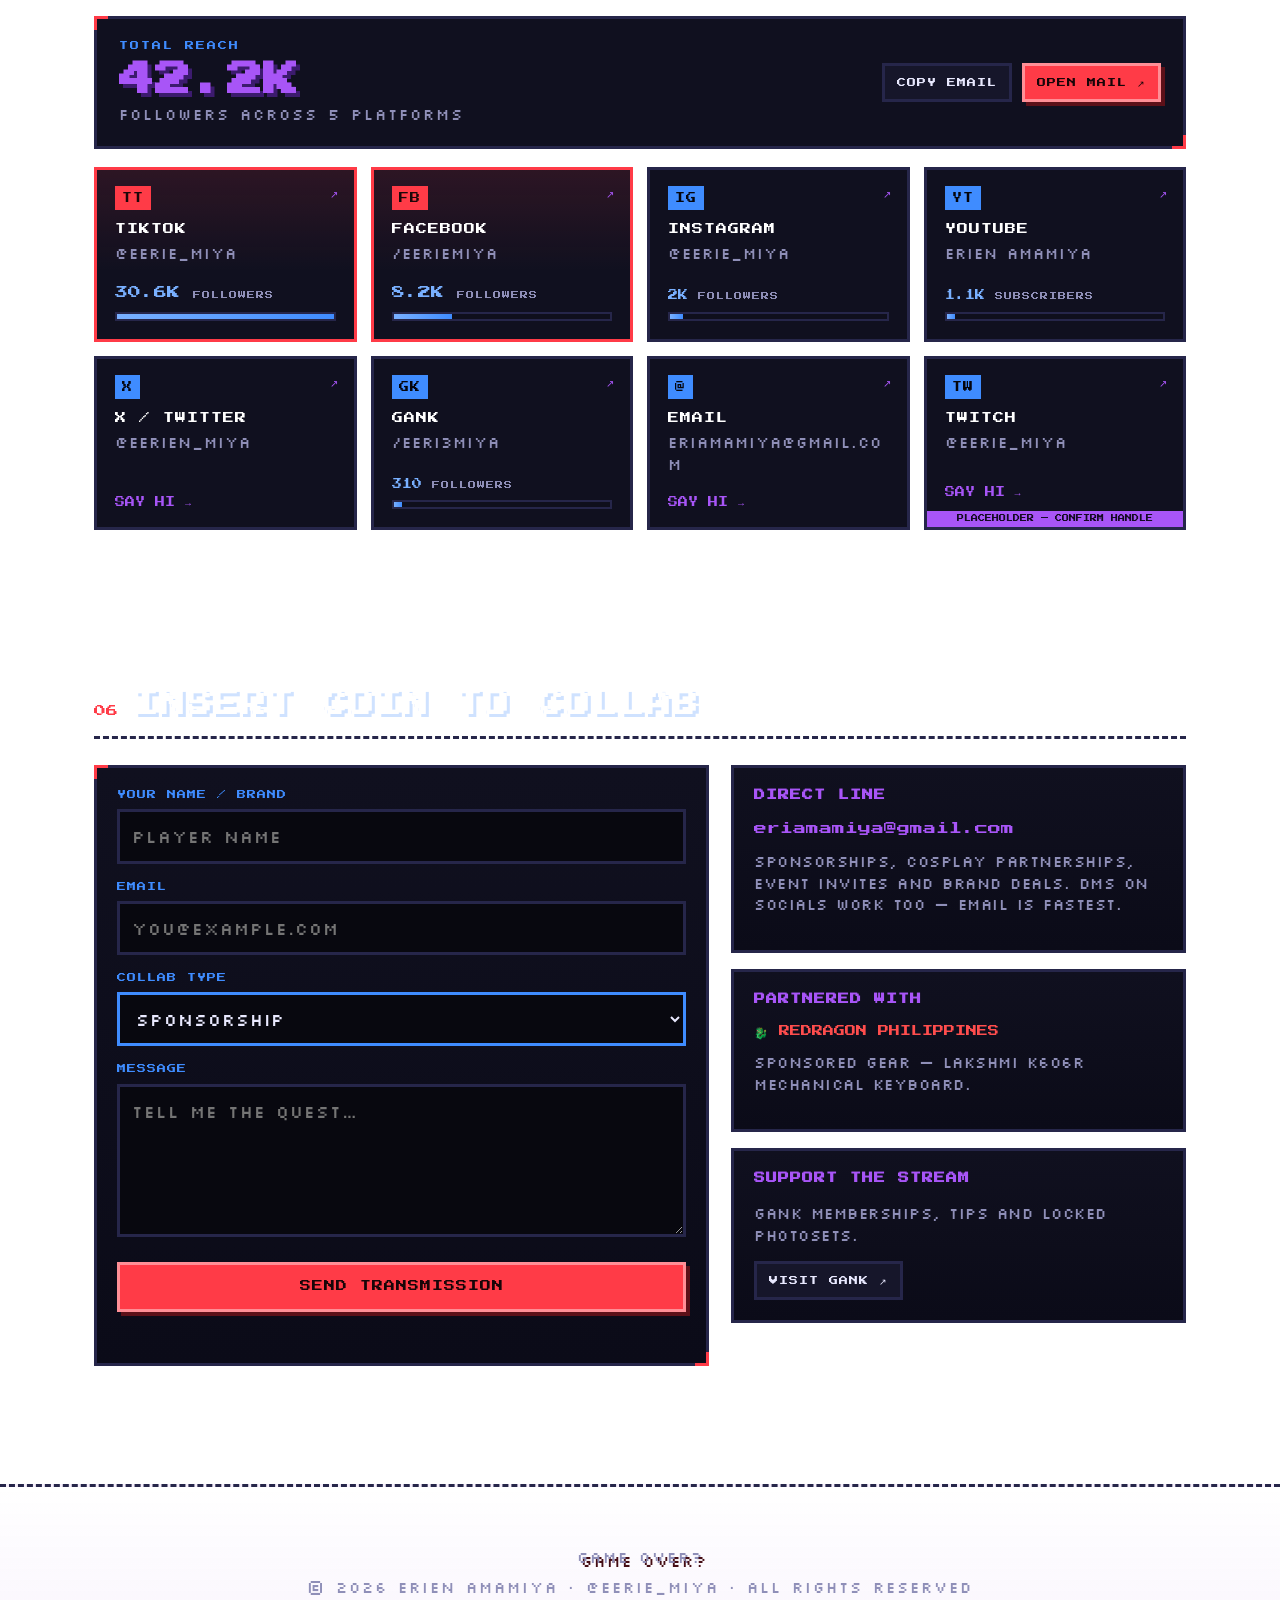
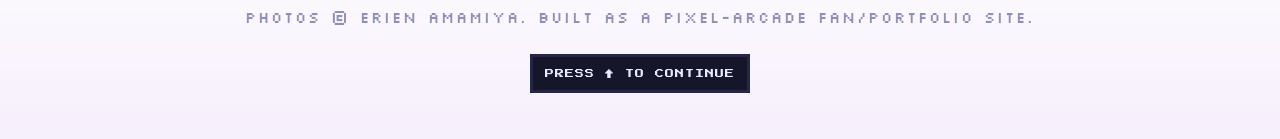
==== commit 4fd80d96: "Add Supabase CMS backend" ====
--- a/index.html
+++ b/index.html
@@ -274,7 +274,8 @@
 <div class="toasts" id="toasts" aria-live="polite"></div>
 
 <script src="js/data.js?v=20261021b"></script>
-<script src="js/pixel.js?v=20261021d"></script>
-<script src="js/main.js?v=20261021"></script>
+<script src="js/supabase-config.js?v=20261021"></script>
+<script src="js/supabase.js?v=20261021"></script>
+<script src="js/site-loader.js?v=20261021"></script>
 </body>
 </html>
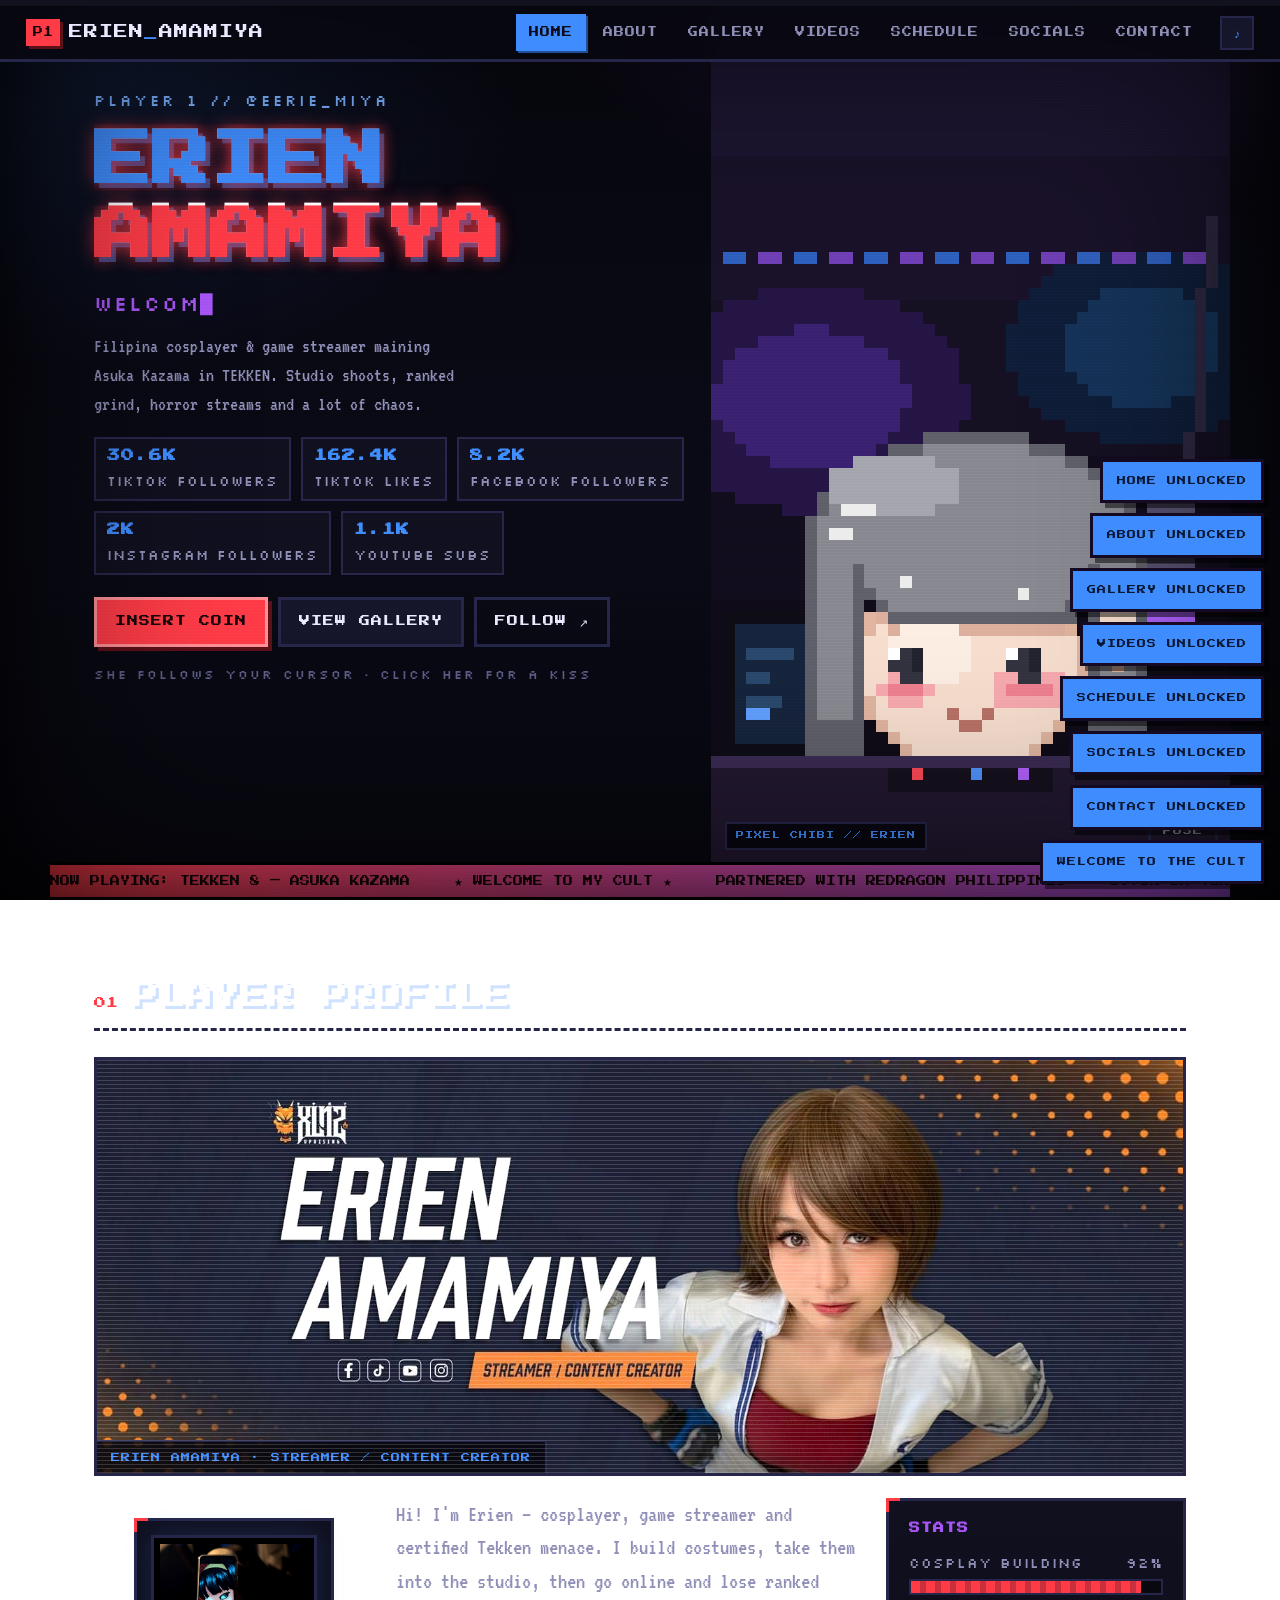
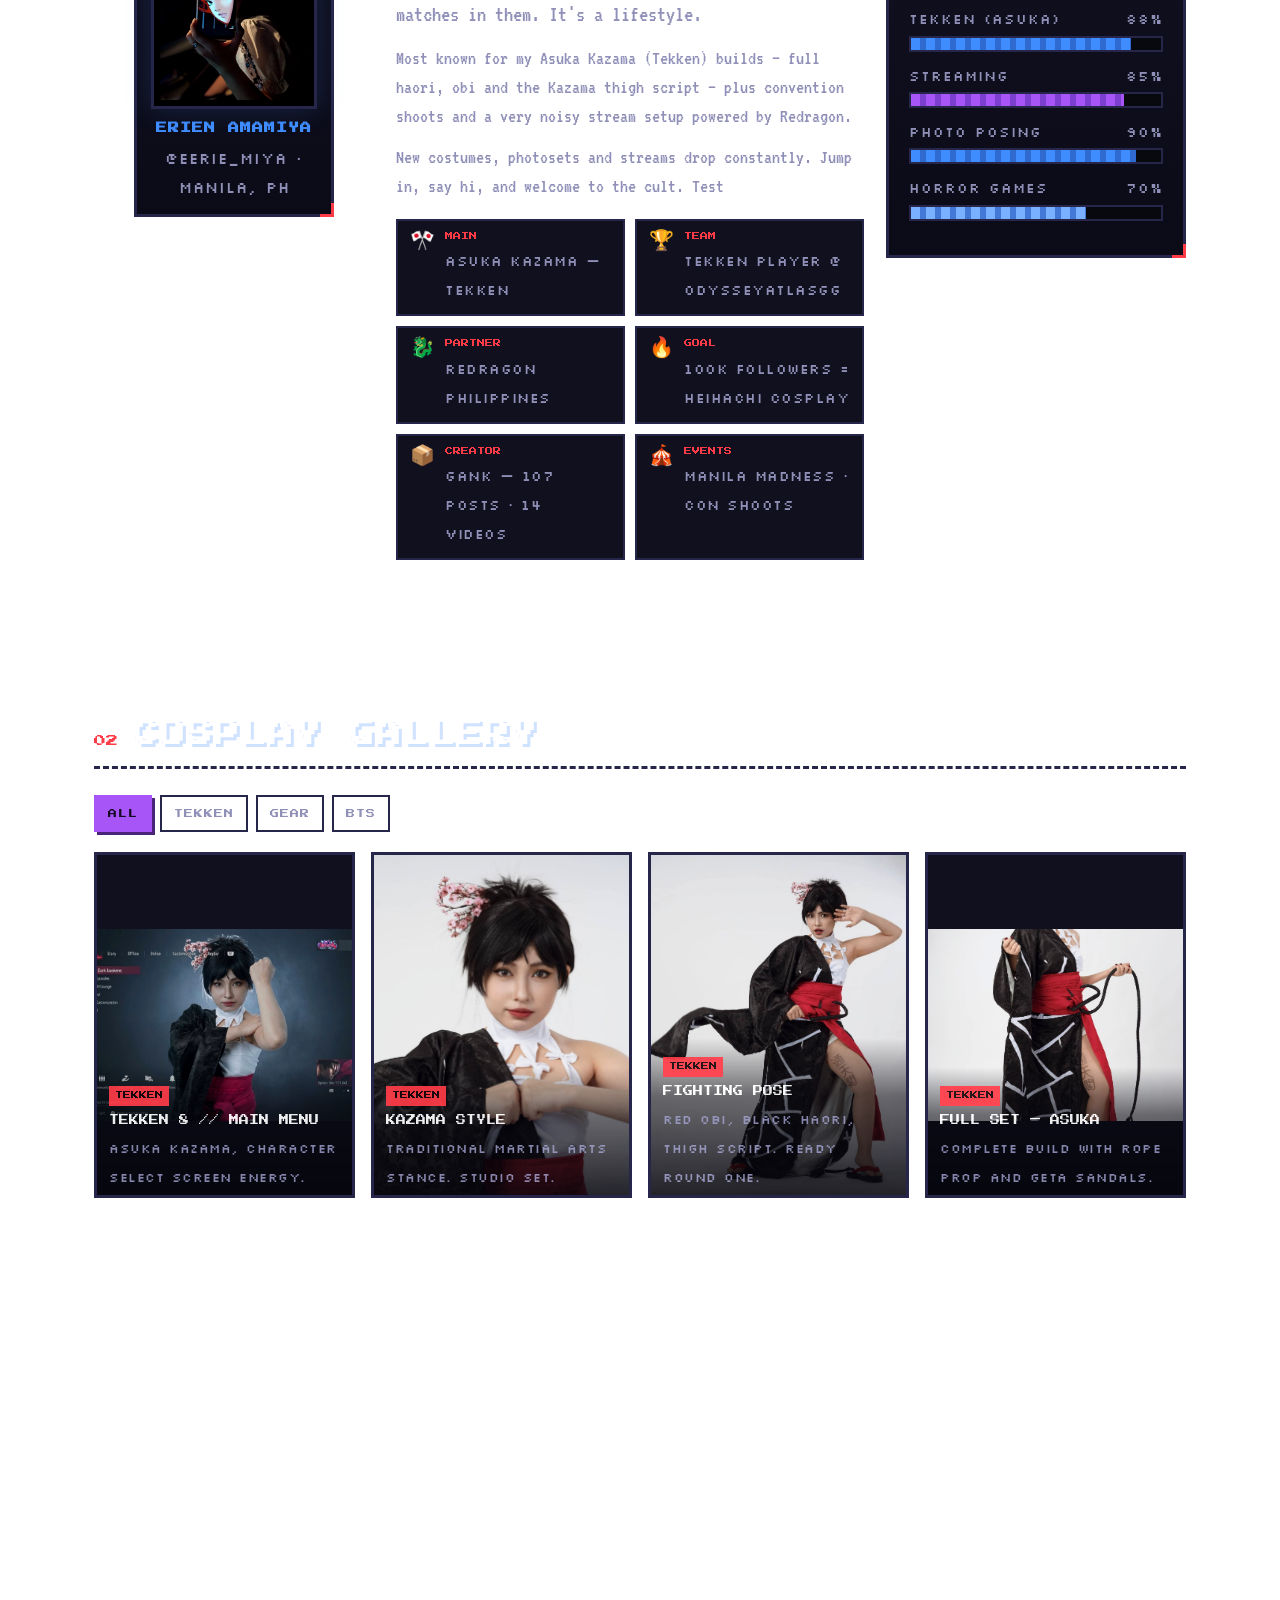
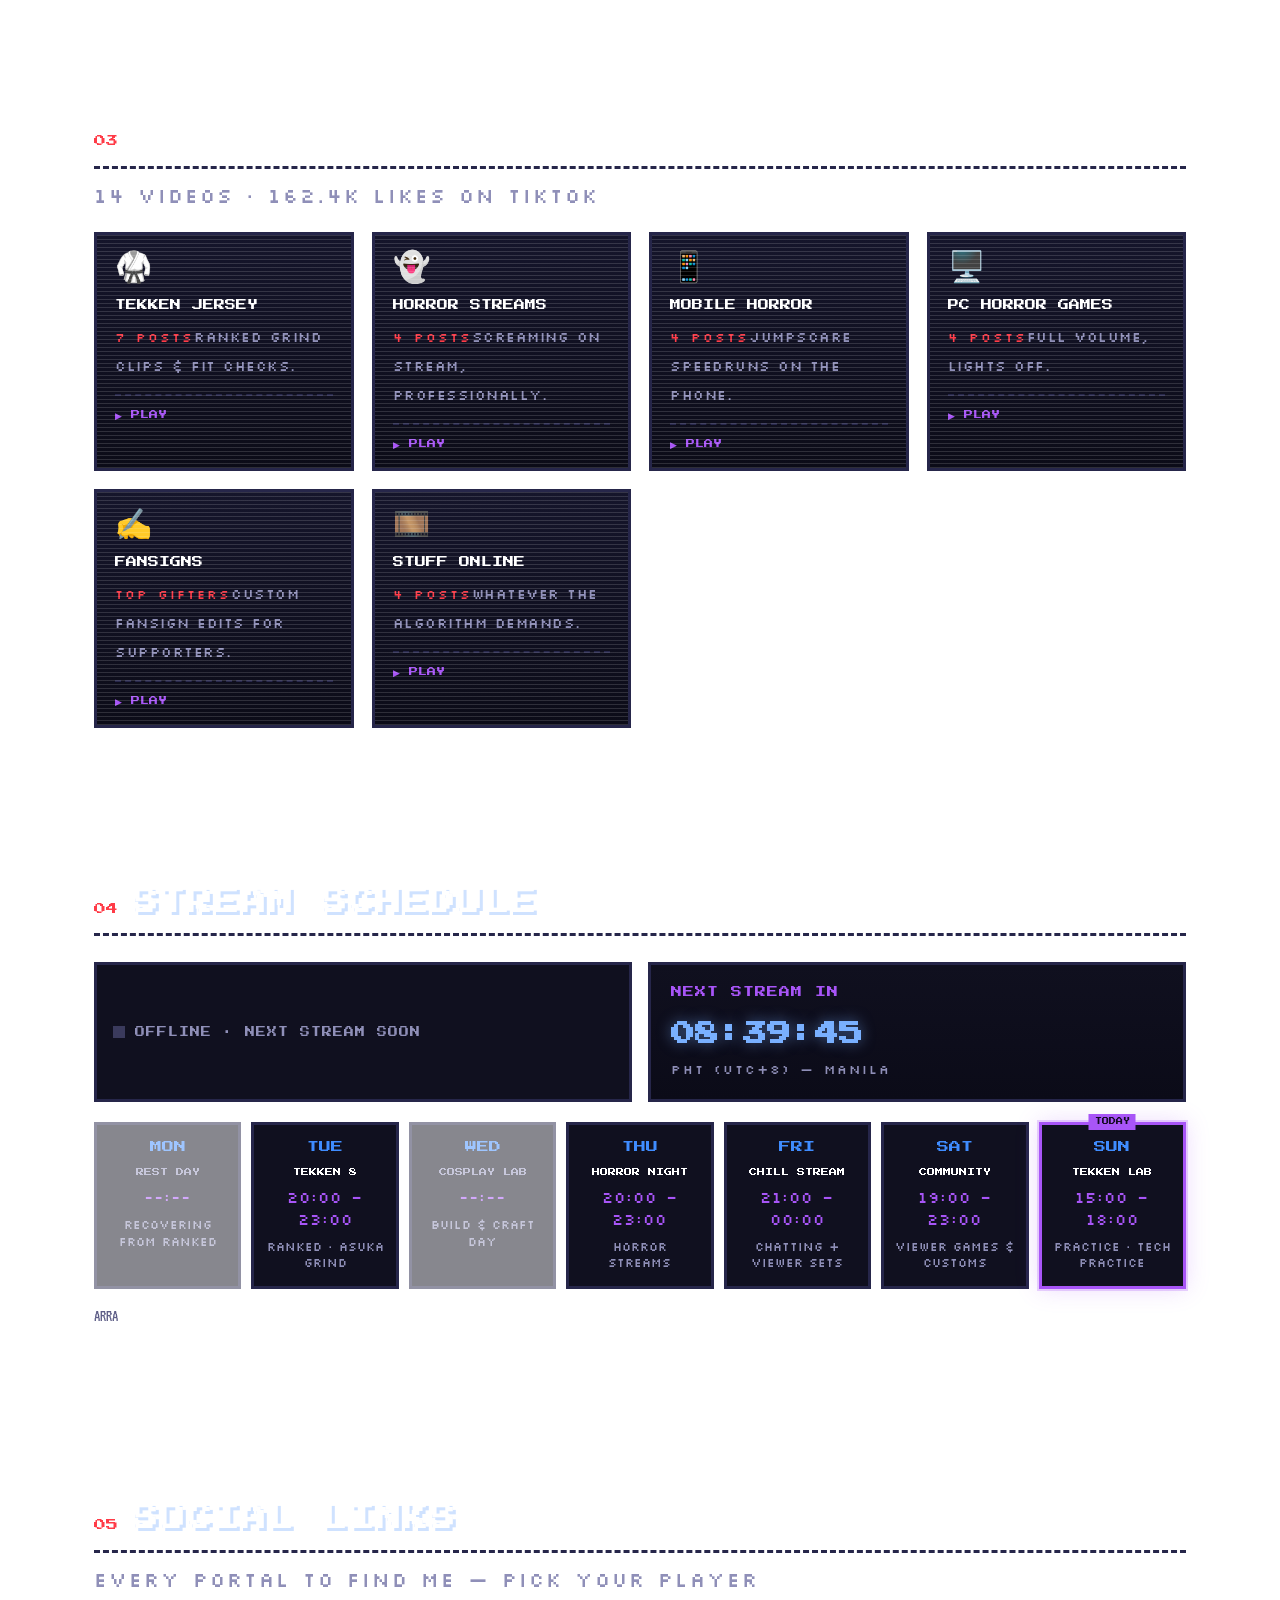
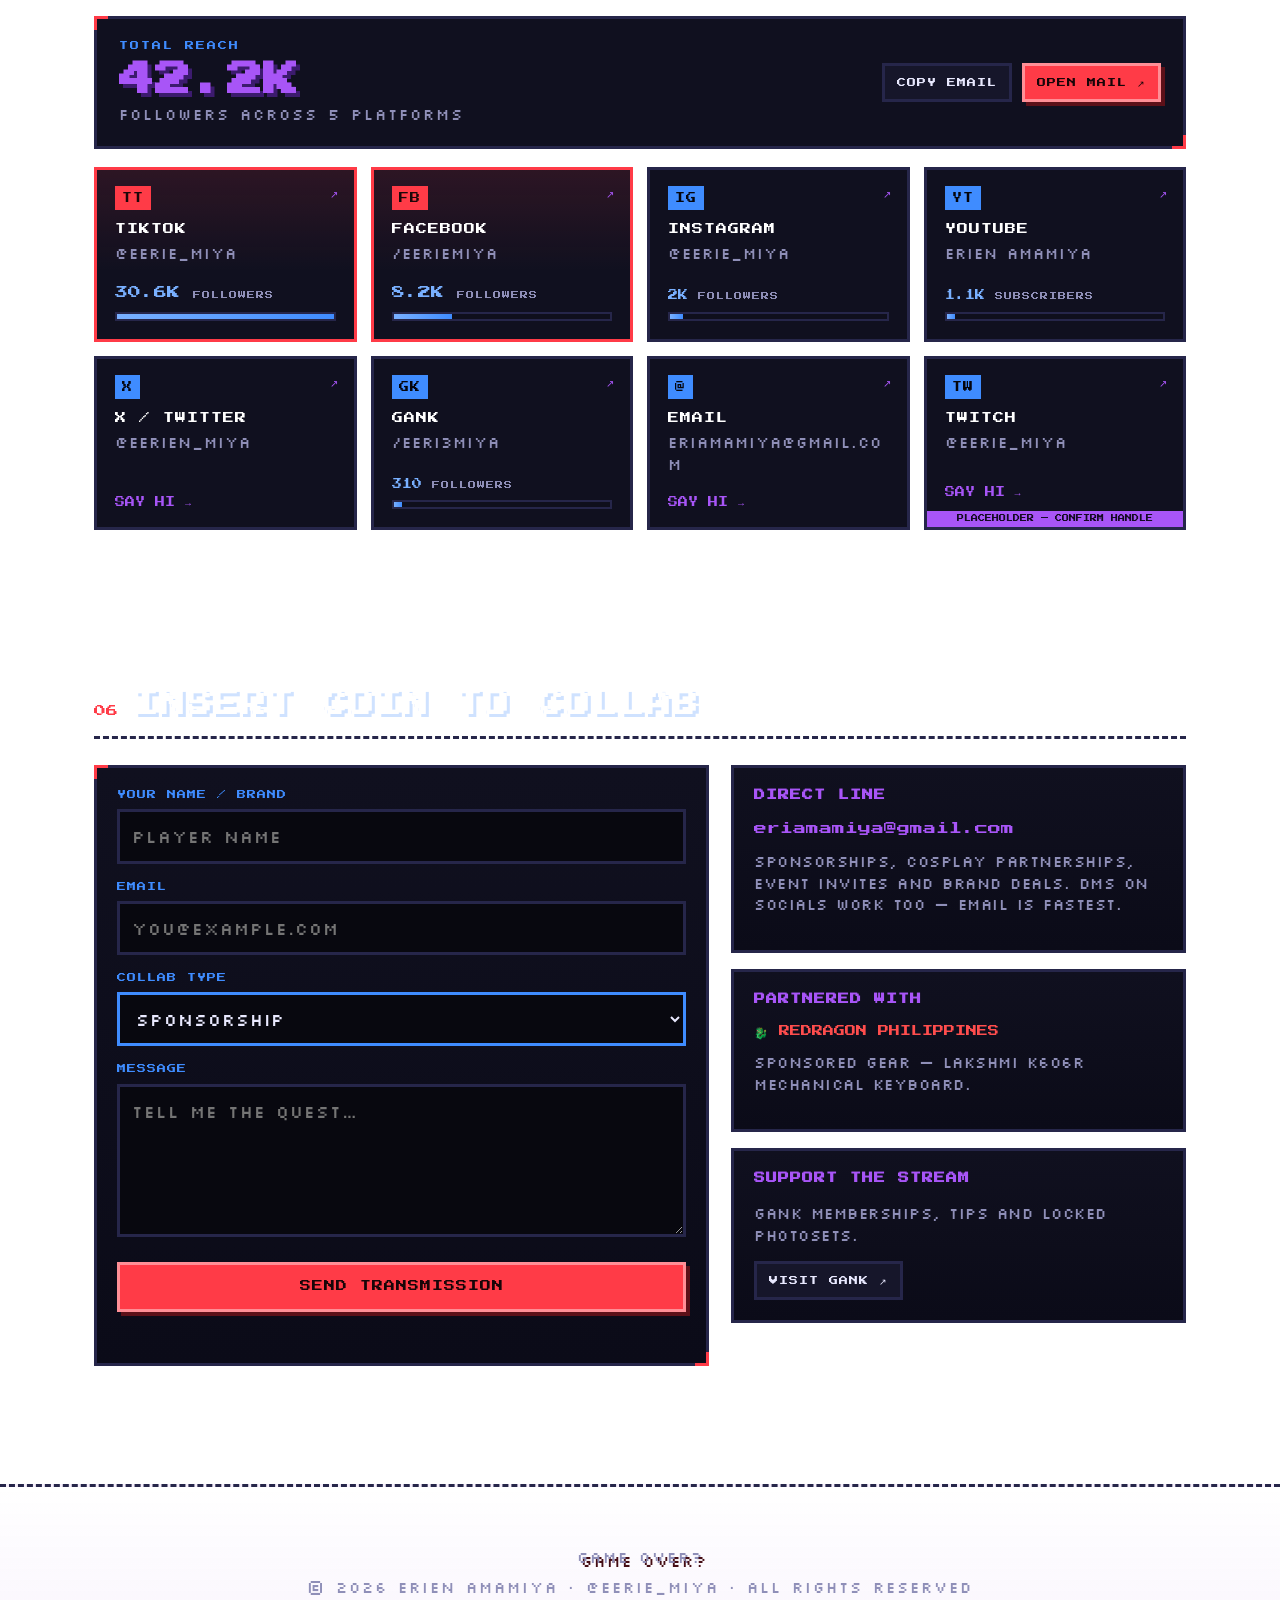
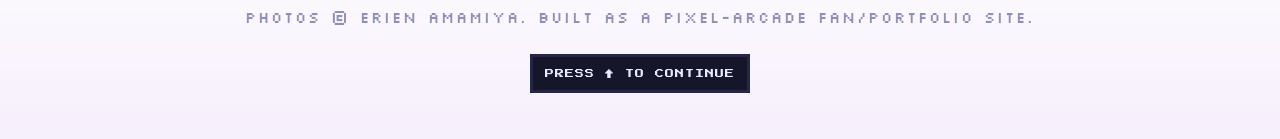
==== commit 56368f4b: "Darker Theme and clean Admin side" ====
--- a/index.html
+++ b/index.html
@@ -11,7 +11,7 @@
 <meta property="og:type" content="website">
 <meta property="og:image" content="assets/img/profile.jpg">
 <link rel="icon" href="data:image/svg+xml,<svg xmlns='http://www.w3.org/2000/svg' viewBox='0 0 16 16'><rect width='16' height='16' fill='%23ff3b47'/><rect x='3' y='3' width='10' height='10' fill='%2307070f'/><rect x='6' y='6' width='4' height='4' fill='%233f8cff'/></svg>">
-<link rel="stylesheet" href="css/style.css?v=20261021b">
+<link rel="stylesheet" href="css/style.css?v=20261021c">
 </head>
 <body data-palette="asuka">
 
